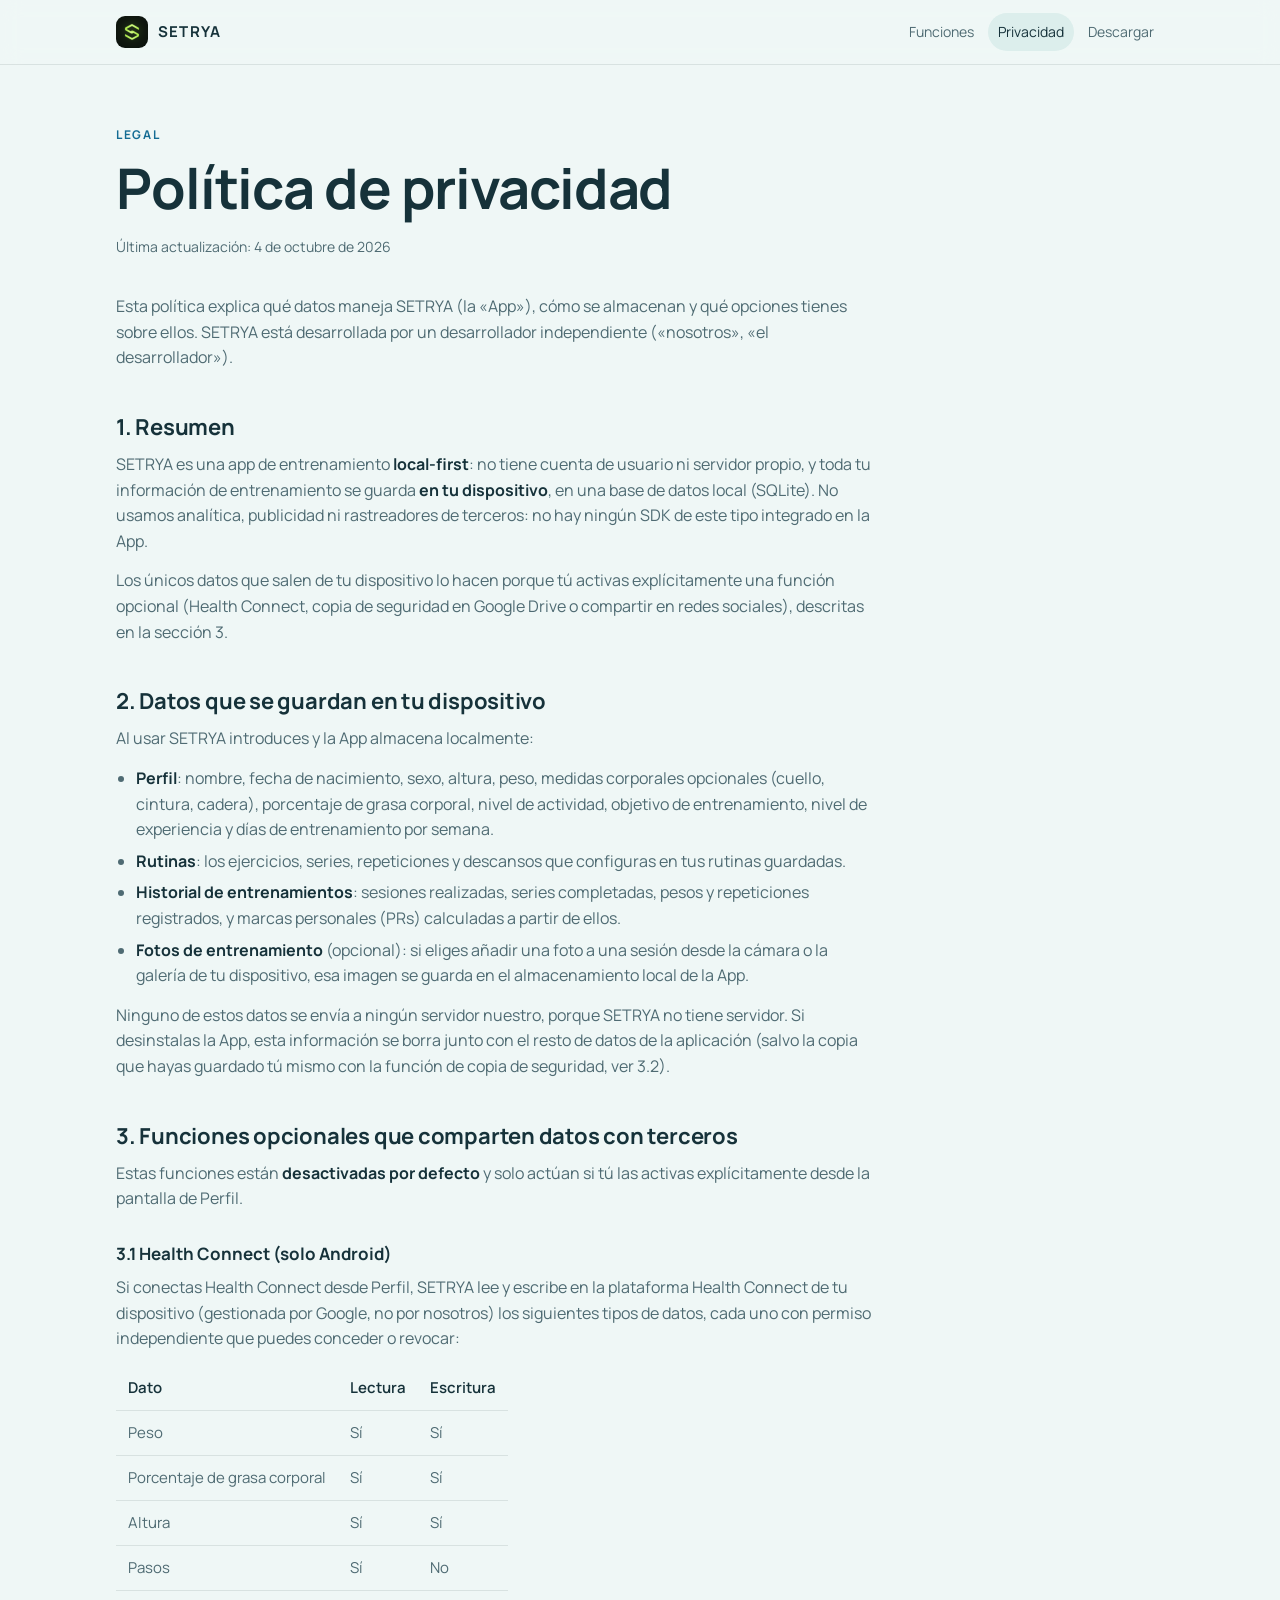
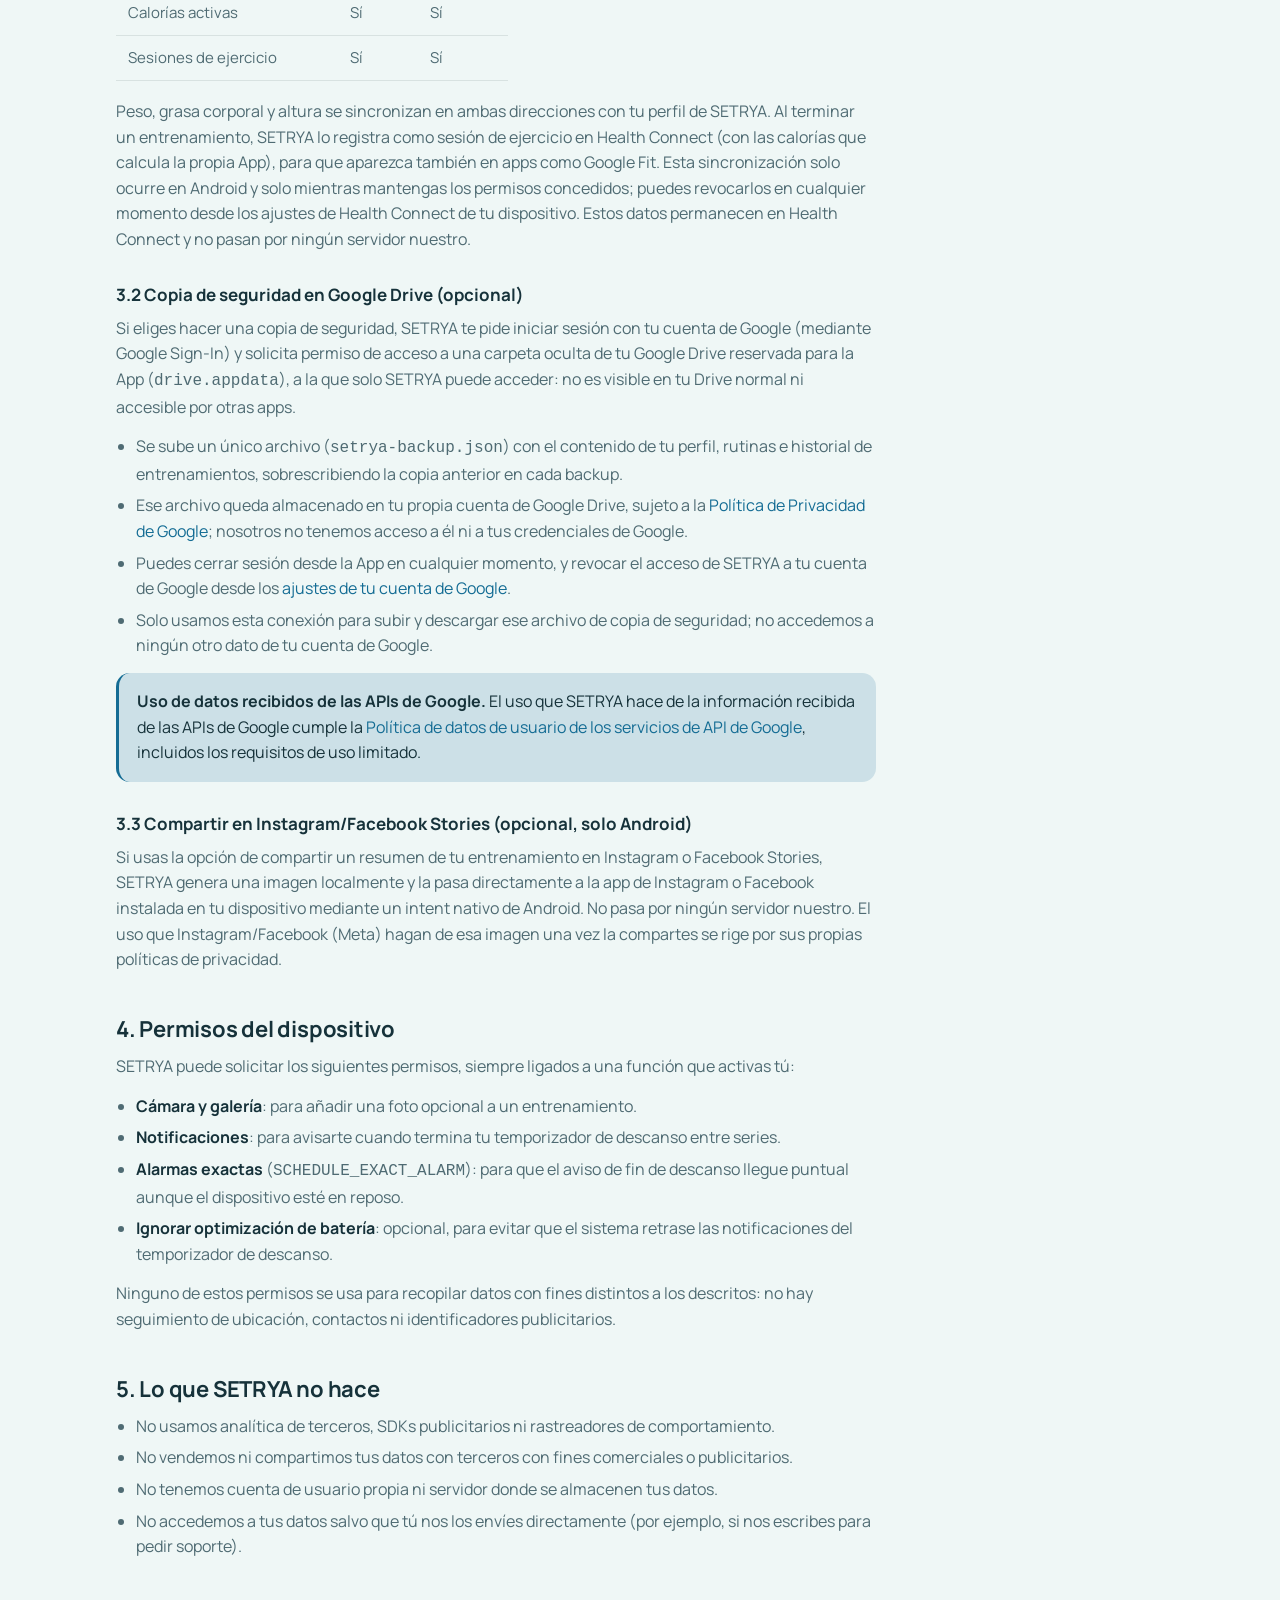
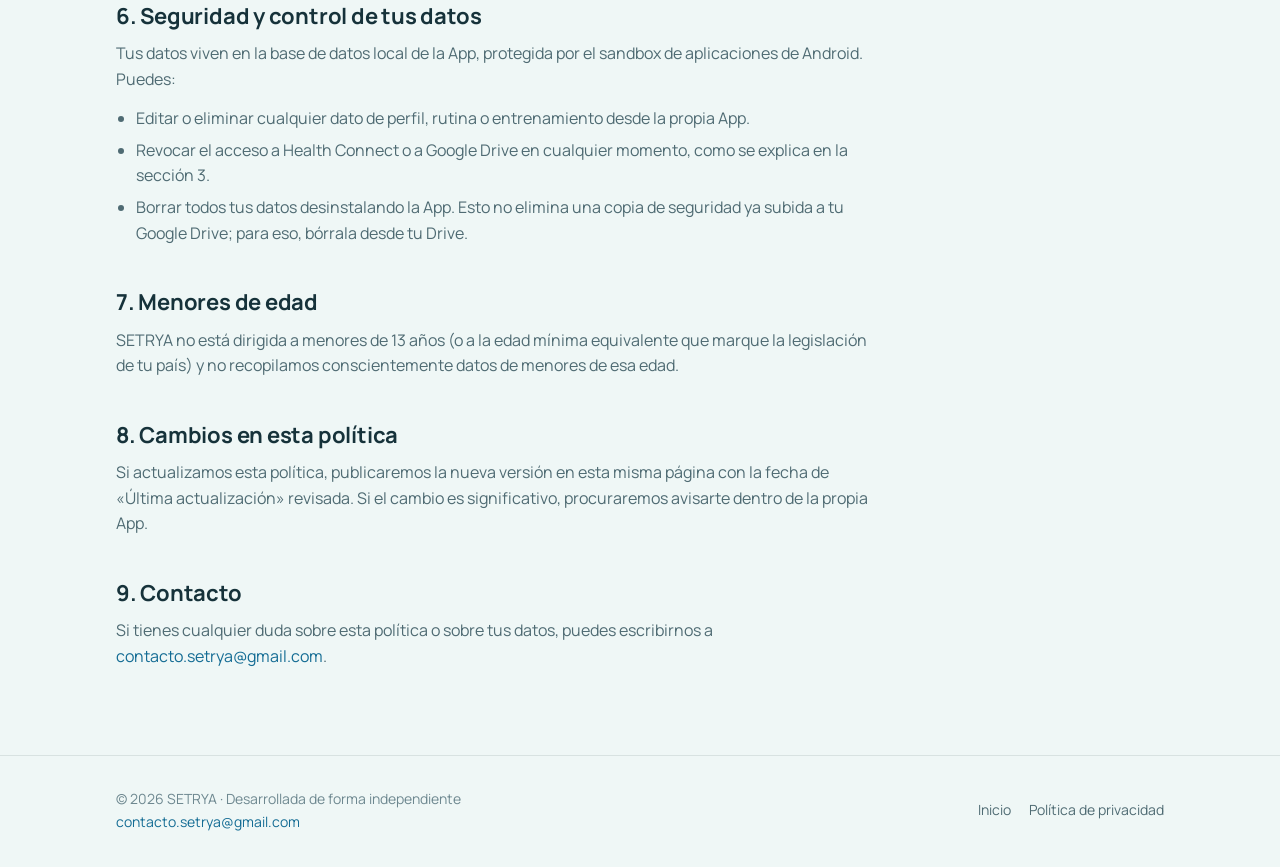
==== privacidad/index.html @ 232a8333 "Landing de SETRYA y política de privacidad para GitHub Pages Co-Authored-By: Claude Sonnet 5 <norepl" ====
<!doctype html>
<html lang="es">
<head>
  <meta charset="utf-8">
  <meta name="viewport" content="width=device-width, initial-scale=1">
  <title>Política de privacidad — SETRYA</title>
  <meta name="description" content="Qué datos maneja SETRYA, dónde se guardan y qué control tienes sobre ellos.">
  <meta name="theme-color" content="#0a100c">
  <link rel="icon" href="../assets/favicon.png">
  <link rel="preconnect" href="https://fonts.googleapis.com">
  <link rel="preconnect" href="https://fonts.gstatic.com" crossorigin>
  <link href="https://fonts.googleapis.com/css2?family=Manrope:wght@400;500;600;700&display=swap" rel="stylesheet">
  <link rel="stylesheet" href="../styles.css">
</head>
<body>

<header class="site-header">
  <div class="wrap">
    <a class="brand" href="../">
      <img src="../assets/icon.png" alt="" width="32" height="32">
      SETRYA
    </a>
    <nav class="nav" aria-label="Principal">
      <a class="hide-sm" href="../#funciones">Funciones</a>
      <a class="current" href="./" aria-current="page">Privacidad</a>
      <a href="../#descargar">Descargar</a>
    </nav>
  </div>
</header>

<main class="doc">
  <div class="wrap">
    <div class="doc-head">
      <span class="overline">Legal</span>
      <h1>Política de privacidad</h1>
      <p class="doc-meta">Última actualización: 4 de octubre de 2026</p>
    </div>

    <article>
      <p>Esta política explica qué datos maneja SETRYA (la «App»), cómo se almacenan y qué opciones tienes sobre ellos. SETRYA está desarrollada por un desarrollador independiente («nosotros», «el desarrollador»).</p>

      <h2>1. Resumen</h2>
      <p>SETRYA es una app de entrenamiento <strong>local-first</strong>: no tiene cuenta de usuario ni servidor propio, y toda tu información de entrenamiento se guarda <strong>en tu dispositivo</strong>, en una base de datos local (SQLite). No usamos analítica, publicidad ni rastreadores de terceros: no hay ningún SDK de este tipo integrado en la App.</p>
      <p>Los únicos datos que salen de tu dispositivo lo hacen porque tú activas explícitamente una función opcional (Health Connect, copia de seguridad en Google Drive o compartir en redes sociales), descritas en la sección 3.</p>

      <h2>2. Datos que se guardan en tu dispositivo</h2>
      <p>Al usar SETRYA introduces y la App almacena localmente:</p>
      <ul>
        <li><strong>Perfil</strong>: nombre, fecha de nacimiento, sexo, altura, peso, medidas corporales opcionales (cuello, cintura, cadera), porcentaje de grasa corporal, nivel de actividad, objetivo de entrenamiento, nivel de experiencia y días de entrenamiento por semana.</li>
        <li><strong>Rutinas</strong>: los ejercicios, series, repeticiones y descansos que configuras en tus rutinas guardadas.</li>
        <li><strong>Historial de entrenamientos</strong>: sesiones realizadas, series completadas, pesos y repeticiones registrados, y marcas personales (PRs) calculadas a partir de ellos.</li>
        <li><strong>Fotos de entrenamiento</strong> (opcional): si eliges añadir una foto a una sesión desde la cámara o la galería de tu dispositivo, esa imagen se guarda en el almacenamiento local de la App.</li>
      </ul>
      <p>Ninguno de estos datos se envía a ningún servidor nuestro, porque SETRYA no tiene servidor. Si desinstalas la App, esta información se borra junto con el resto de datos de la aplicación (salvo la copia que hayas guardado tú mismo con la función de copia de seguridad, ver 3.2).</p>

      <h2>3. Funciones opcionales que comparten datos con terceros</h2>
      <p>Estas funciones están <strong>desactivadas por defecto</strong> y solo actúan si tú las activas explícitamente desde la pantalla de Perfil.</p>

      <h3>3.1 Health Connect (solo Android)</h3>
      <p>Si conectas Health Connect desde Perfil, SETRYA lee y escribe en la plataforma Health Connect de tu dispositivo (gestionada por Google, no por nosotros) los siguientes tipos de datos, cada uno con permiso independiente que puedes conceder o revocar:</p>
      <table>
        <thead><tr><th>Dato</th><th>Lectura</th><th>Escritura</th></tr></thead>
        <tbody>
          <tr><td>Peso</td><td>Sí</td><td>Sí</td></tr>
          <tr><td>Porcentaje de grasa corporal</td><td>Sí</td><td>Sí</td></tr>
          <tr><td>Altura</td><td>Sí</td><td>Sí</td></tr>
          <tr><td>Pasos</td><td>Sí</td><td>No</td></tr>
          <tr><td>Calorías activas</td><td>Sí</td><td>Sí</td></tr>
          <tr><td>Sesiones de ejercicio</td><td>Sí</td><td>Sí</td></tr>
        </tbody>
      </table>
      <p>Peso, grasa corporal y altura se sincronizan en ambas direcciones con tu perfil de SETRYA. Al terminar un entrenamiento, SETRYA lo registra como sesión de ejercicio en Health Connect (con las calorías que calcula la propia App), para que aparezca también en apps como Google Fit. Esta sincronización solo ocurre en Android y solo mientras mantengas los permisos concedidos; puedes revocarlos en cualquier momento desde los ajustes de Health Connect de tu dispositivo. Estos datos permanecen en Health Connect y no pasan por ningún servidor nuestro.</p>

      <h3>3.2 Copia de seguridad en Google Drive (opcional)</h3>
      <p>Si eliges hacer una copia de seguridad, SETRYA te pide iniciar sesión con tu cuenta de Google (mediante Google Sign-In) y solicita permiso de acceso a una carpeta oculta de tu Google Drive reservada para la App (<code>drive.appdata</code>), a la que solo SETRYA puede acceder: no es visible en tu Drive normal ni accesible por otras apps.</p>
      <ul>
        <li>Se sube un único archivo (<code>setrya-backup.json</code>) con el contenido de tu perfil, rutinas e historial de entrenamientos, sobrescribiendo la copia anterior en cada backup.</li>
        <li>Ese archivo queda almacenado en tu propia cuenta de Google Drive, sujeto a la <a href="https://policies.google.com/privacy">Política de Privacidad de Google</a>; nosotros no tenemos acceso a él ni a tus credenciales de Google.</li>
        <li>Puedes cerrar sesión desde la App en cualquier momento, y revocar el acceso de SETRYA a tu cuenta de Google desde los <a href="https://myaccount.google.com/permissions">ajustes de tu cuenta de Google</a>.</li>
        <li>Solo usamos esta conexión para subir y descargar ese archivo de copia de seguridad; no accedemos a ningún otro dato de tu cuenta de Google.</li>
      </ul>

      <div class="callout">
        <p><strong>Uso de datos recibidos de las APIs de Google.</strong> El uso que SETRYA hace de la información recibida de las APIs de Google cumple la <a href="https://developers.google.com/terms/api-services-user-data-policy">Política de datos de usuario de los servicios de API de Google</a>, incluidos los requisitos de uso limitado.</p>
      </div>

      <h3>3.3 Compartir en Instagram/Facebook Stories (opcional, solo Android)</h3>
      <p>Si usas la opción de compartir un resumen de tu entrenamiento en Instagram o Facebook Stories, SETRYA genera una imagen localmente y la pasa directamente a la app de Instagram o Facebook instalada en tu dispositivo mediante un intent nativo de Android. No pasa por ningún servidor nuestro. El uso que Instagram/Facebook (Meta) hagan de esa imagen una vez la compartes se rige por sus propias políticas de privacidad.</p>

      <h2>4. Permisos del dispositivo</h2>
      <p>SETRYA puede solicitar los siguientes permisos, siempre ligados a una función que activas tú:</p>
      <ul>
        <li><strong>Cámara y galería</strong>: para añadir una foto opcional a un entrenamiento.</li>
        <li><strong>Notificaciones</strong>: para avisarte cuando termina tu temporizador de descanso entre series.</li>
        <li><strong>Alarmas exactas</strong> (<code>SCHEDULE_EXACT_ALARM</code>): para que el aviso de fin de descanso llegue puntual aunque el dispositivo esté en reposo.</li>
        <li><strong>Ignorar optimización de batería</strong>: opcional, para evitar que el sistema retrase las notificaciones del temporizador de descanso.</li>
      </ul>
      <p>Ninguno de estos permisos se usa para recopilar datos con fines distintos a los descritos: no hay seguimiento de ubicación, contactos ni identificadores publicitarios.</p>

      <h2>5. Lo que SETRYA no hace</h2>
      <ul>
        <li>No usamos analítica de terceros, SDKs publicitarios ni rastreadores de comportamiento.</li>
        <li>No vendemos ni compartimos tus datos con terceros con fines comerciales o publicitarios.</li>
        <li>No tenemos cuenta de usuario propia ni servidor donde se almacenen tus datos.</li>
        <li>No accedemos a tus datos salvo que tú nos los envíes directamente (por ejemplo, si nos escribes para pedir soporte).</li>
      </ul>

      <h2>6. Seguridad y control de tus datos</h2>
      <p>Tus datos viven en la base de datos local de la App, protegida por el sandbox de aplicaciones de Android. Puedes:</p>
      <ul>
        <li>Editar o eliminar cualquier dato de perfil, rutina o entrenamiento desde la propia App.</li>
        <li>Revocar el acceso a Health Connect o a Google Drive en cualquier momento, como se explica en la sección 3.</li>
        <li>Borrar todos tus datos desinstalando la App. Esto no elimina una copia de seguridad ya subida a tu Google Drive; para eso, bórrala desde tu Drive.</li>
      </ul>

      <h2>7. Menores de edad</h2>
      <p>SETRYA no está dirigida a menores de 13 años (o a la edad mínima equivalente que marque la legislación de tu país) y no recopilamos conscientemente datos de menores de esa edad.</p>

      <h2>8. Cambios en esta política</h2>
      <p>Si actualizamos esta política, publicaremos la nueva versión en esta misma página con la fecha de «Última actualización» revisada. Si el cambio es significativo, procuraremos avisarte dentro de la propia App.</p>

      <h2>9. Contacto</h2>
      <p>Si tienes cualquier duda sobre esta política o sobre tus datos, puedes escribirnos a <a href="mailto:contacto.setrya@gmail.com">contacto.setrya@gmail.com</a>.</p>
    </article>
  </div>
</main>

<footer class="site-footer">
  <div class="wrap footer-row">
    <div>
      <div>© 2026 SETRYA · Desarrollada de forma independiente</div>
      <div><a href="mailto:contacto.setrya@gmail.com">contacto.setrya@gmail.com</a></div>
    </div>
    <nav class="footer-links" aria-label="Pie">
      <a href="../">Inicio</a>
      <a href="./">Política de privacidad</a>
    </nav>
  </div>
</footer>

</body>
</html>
---- styles.css ----
/* Tokens tomados de src/theme/theme.ts (darkColors / claraColors) */
:root {
  --background: #0a100c;
  --surface: #16211a;
  --surface-alt: #1d2a22;
  --border: rgba(255, 255, 255, 0.06);
  --border-strong: rgba(180, 244, 97, 0.2);
  --primary: #b4f461;
  --primary-dark: #8fd94a;
  --on-primary: #0a1a0b;
  --primary-soft: rgba(180, 244, 97, 0.13);
  --accent: #e8c765;
  --text: #f2f5f0;
  --text-muted: #8b978c;
  --text-faint: #7e9184;
  --halo: rgba(180, 244, 97, 0.18);
  --radius-sm: 14px;
  --radius-md: 22px;
  --radius-lg: 28px;
  --gutter: 16px;
  --max: 1080px;
}

@media (prefers-color-scheme: light) {
  :root:not([data-theme="dark"]) {
    --background: #eff7f6;
    --surface: #fbfefe;
    --surface-alt: #dceeec;
    --border: rgba(10, 40, 45, 0.1);
    --border-strong: rgba(20, 108, 148, 0.35);
    --primary: #146c94;
    --primary-dark: #105473;
    --on-primary: #f5fdfc;
    --primary-soft: rgba(20, 108, 148, 0.16);
    --accent: #e3a857;
    --text: #16323a;
    --text-muted: #4f6b73;
    --text-faint: #6e8890;
    --halo: rgba(20, 108, 148, 0.16);
  }
}

:root[data-theme="light"] {
  --background: #eff7f6;
  --surface: #fbfefe;
  --surface-alt: #dceeec;
  --border: rgba(10, 40, 45, 0.1);
  --border-strong: rgba(20, 108, 148, 0.35);
  --primary: #146c94;
  --primary-dark: #105473;
  --on-primary: #f5fdfc;
  --primary-soft: rgba(20, 108, 148, 0.16);
  --accent: #e3a857;
  --text: #16323a;
  --text-muted: #4f6b73;
  --text-faint: #6e8890;
  --halo: rgba(20, 108, 148, 0.16);
}

* { box-sizing: border-box; }

html { -webkit-text-size-adjust: 100%; }

body {
  margin: 0;
  background: var(--background);
  color: var(--text);
  font-family: "Manrope", system-ui, -apple-system, "Segoe UI", Roboto, sans-serif;
  font-size: 16px;
  line-height: 1.6;
  overflow-x: hidden;
}

a { color: var(--primary); text-decoration: none; }
a:hover { text-decoration: underline; }
a:focus-visible, button:focus-visible { outline: 2px solid var(--primary); outline-offset: 3px; border-radius: 6px; }

img { display: block; max-width: 100%; }

.wrap {
  width: 100%;
  max-width: var(--max);
  margin: 0 auto;
  padding: 0 var(--gutter);
}

/* ---------- Halo (mismo recurso visual que components/Halo.tsx) ---------- */
.halo {
  position: relative;
  isolation: isolate;
  overflow: hidden;
}
.halo::before {
  content: "";
  position: absolute;
  inset: -20% -10% auto auto;
  width: 60vw;
  max-width: 640px;
  aspect-ratio: 1;
  background: radial-gradient(circle, var(--halo) 0%, transparent 65%);
  z-index: -1;
  pointer-events: none;
}

/* ---------- Cabecera ---------- */
.site-header {
  position: sticky;
  top: 0;
  z-index: 10;
  background: color-mix(in srgb, var(--background) 88%, transparent);
  backdrop-filter: blur(10px);
  -webkit-backdrop-filter: blur(10px);
  border-bottom: 1px solid var(--border);
}
.site-header .wrap {
  display: flex;
  align-items: center;
  justify-content: space-between;
  height: 64px;
  gap: 12px;
}
.brand {
  display: inline-flex;
  align-items: center;
  gap: 10px;
  color: var(--text);
  font-weight: 700;
  letter-spacing: 0.08em;
  font-size: 15px;
}
.brand:hover { text-decoration: none; }
.brand img { width: 32px; height: 32px; border-radius: 9px; }
.nav { display: flex; align-items: center; gap: 4px; }
.nav a {
  color: var(--text-muted);
  font-size: 14px;
  padding: 8px 10px;
  border-radius: 999px;
}
.nav a:hover { color: var(--text); text-decoration: none; }
.nav a.current { color: var(--text); background: var(--surface-alt); }

/* ---------- Botones ---------- */
.btn {
  display: inline-flex;
  align-items: center;
  justify-content: center;
  gap: 8px;
  min-height: 48px;
  padding: 0 22px;
  border-radius: 999px;
  font: inherit;
  font-weight: 700;
  font-size: 15px;
  border: 1px solid transparent;
  cursor: pointer;
  transition: transform 0.15s ease, background 0.15s ease;
}
.btn:hover { text-decoration: none; transform: translateY(-1px); }
.btn-primary { background: var(--primary); color: var(--on-primary); }
.btn-primary:hover { background: var(--primary-dark); }
.btn-ghost { background: transparent; color: var(--text); border-color: var(--border-strong); }
.btn-ghost:hover { background: var(--primary-soft); }

/* ---------- Hero ---------- */
.hero { padding: 64px 0 56px; }
.hero-grid {
  display: grid;
  gap: 40px;
  align-items: center;
  grid-template-columns: 1fr;
}
.overline {
  display: inline-block;
  color: var(--primary);
  font-size: 12px;
  font-weight: 700;
  letter-spacing: 0.14em;
  text-transform: uppercase;
  margin: 0 0 14px;
}
h1 {
  font-size: clamp(34px, 6vw, 56px);
  line-height: 1.06;
  letter-spacing: -0.02em;
  font-weight: 700;
  margin: 0 0 18px;
}
.lede {
  font-size: 18px;
  color: var(--text-muted);
  max-width: 34em;
  margin: 0 0 28px;
}
.cta-row { display: flex; flex-wrap: wrap; gap: 12px; }
.fine { font-size: 13px; color: var(--text-faint); margin-top: 14px; }

.hero-visual {
  position: relative;
  display: grid;
  place-items: center;
}
.app-card {
  width: min(100%, 320px);
  background: var(--surface);
  border: 1px solid var(--border);
  border-radius: var(--radius-lg);
  padding: 22px;
  box-shadow: 0 30px 60px -30px rgba(0, 0, 0, 0.5);
}
.app-card-head { display: flex; align-items: center; gap: 12px; margin-bottom: 16px; }
.app-card-head img { width: 44px; height: 44px; border-radius: 12px; }
.app-card-title { font-weight: 700; font-size: 16px; line-height: 1.2; }
.app-card-sub { font-size: 12px; color: var(--text-faint); }
.ex-list { list-style: none; margin: 0; padding: 0; display: grid; gap: 8px; }
.ex-list li {
  display: flex;
  justify-content: space-between;
  gap: 12px;
  font-size: 14px;
  padding: 12px 14px;
  border-radius: var(--radius-sm);
  background: var(--surface-alt);
  border: 1px solid var(--border);
}
.ex-list li span:last-child { color: var(--text-muted); white-space: nowrap; }
.ex-list li .done { color: var(--primary); font-weight: 700; }
.set-row {
  margin-top: 14px;
  display: flex;
  justify-content: space-between;
  font-size: 13px;
  color: var(--text-muted);
  border-top: 1px solid var(--border);
  padding-top: 12px;
}
.set-row strong { color: var(--primary); font-weight: 700; }

/* ---------- Secciones ---------- */
section.block { padding: 56px 0; }
h2 {
  font-size: clamp(24px, 4vw, 34px);
  letter-spacing: -0.01em;
  line-height: 1.15;
  margin: 0 0 12px;
  font-weight: 700;
}
.section-lede { color: var(--text-muted); max-width: 40em; margin: 0 0 32px; }

.features {
  display: grid;
  gap: 16px;
  grid-template-columns: 1fr;
}
.feature {
  background: var(--surface);
  border: 1px solid var(--border);
  border-radius: var(--radius-md);
  padding: 24px;
}
.feature-icon {
  width: 40px;
  height: 40px;
  border-radius: 12px;
  background: var(--primary-soft);
  color: var(--primary);
  display: grid;
  place-items: center;
  margin-bottom: 16px;
  font-weight: 700;
}
.feature h3 { margin: 0 0 6px; font-size: 18px; }
.feature p { margin: 0; color: var(--text-muted); font-size: 15px; }

.privacy-box {
  background: var(--surface);
  border: 1px solid var(--border-strong);
  border-radius: var(--radius-lg);
  padding: 28px;
}
.privacy-list { list-style: none; padding: 0; margin: 0 0 22px; display: grid; gap: 12px; }
.privacy-list li {
  display: flex;
  align-items: flex-start;
  gap: 12px;
  color: var(--text-muted);
}
.privacy-list li::before {
  content: "";
  flex: 0 0 22px;
  width: 22px;
  height: 22px;
  margin-top: 2px;
  border-radius: 50%;
  background: var(--primary-soft) url("data:image/svg+xml,%3Csvg xmlns='http://www.w3.org/2000/svg' viewBox='0 0 24 24' fill='none' stroke='%23146c94' stroke-width='3' stroke-linecap='round' stroke-linejoin='round'%3E%3Cpath d='M5 12l5 5 9-10'/%3E%3C/svg%3E") center / 14px no-repeat;
}
.privacy-list strong { color: var(--text); }

.download-grid { display: grid; gap: 16px; grid-template-columns: 1fr; }
.download-card {
  background: var(--surface);
  border: 1px solid var(--border);
  border-radius: var(--radius-md);
  padding: 24px;
  display: flex;
  flex-direction: column;
  gap: 14px;
}
.download-card h3 { margin: 0; font-size: 18px; }
.download-card p { margin: 0; color: var(--text-muted); font-size: 15px; flex: 1; }
.badge {
  align-self: flex-start;
  font-size: 12px;
  font-weight: 700;
  letter-spacing: 0.04em;
  color: var(--accent);
  border: 1px solid color-mix(in srgb, var(--accent) 45%, transparent);
  padding: 4px 10px;
  border-radius: 999px;
}

/* ---------- Página de privacidad ---------- */
.doc { padding: 56px 0 72px; }
.doc-head { margin-bottom: 36px; }
.doc-meta { color: var(--text-faint); font-size: 14px; margin: 0; }
.doc article { max-width: 760px; }
.doc h2 { font-size: 22px; margin: 44px 0 12px; }
.doc h3 { font-size: 17px; margin: 28px 0 8px; }
.doc p, .doc li { color: var(--text-muted); }
.doc p { margin: 0 0 14px; }
.doc ul { padding-left: 20px; margin: 0 0 14px; }
.doc li { margin-bottom: 6px; }
.doc strong { color: var(--text); }
.doc table {
  width: 100%;
  border-collapse: collapse;
  margin: 8px 0 18px;
  font-size: 15px;
  display: block;
  overflow-x: auto;
}
.doc th, .doc td { text-align: left; padding: 10px 12px; border-bottom: 1px solid var(--border); }
.doc th { color: var(--text); font-weight: 600; }
.doc td { color: var(--text-muted); }
.callout {
  background: var(--primary-soft);
  border-left: 3px solid var(--primary);
  border-radius: var(--radius-sm);
  padding: 16px 18px;
  margin: 0 0 18px;
  color: var(--text);
}
.callout p { color: var(--text); margin: 0; }

/* ---------- Pie ---------- */
.site-footer {
  border-top: 1px solid var(--border);
  padding: 32px 0 40px;
  color: var(--text-faint);
  font-size: 14px;
}
.footer-row { display: flex; flex-wrap: wrap; justify-content: space-between; gap: 16px; align-items: center; }
.footer-links { display: flex; flex-wrap: wrap; gap: 18px; }
.footer-links a { color: var(--text-muted); }

/* ---------- Responsive ---------- */
@media (min-width: 760px) {
  .hero { padding: 96px 0 80px; }
  .hero-grid { grid-template-columns: 1.1fr 0.9fr; }
  .features { grid-template-columns: repeat(2, 1fr); }
  .download-grid { grid-template-columns: repeat(2, 1fr); }
  .privacy-box { padding: 40px; }
}
@media (min-width: 1000px) {
  .features { grid-template-columns: repeat(4, 1fr); }
}
@media (max-width: 420px) {
  .nav a.hide-sm { display: none; }
}

@media (prefers-reduced-motion: reduce) {
  * { transition: none !important; }
}
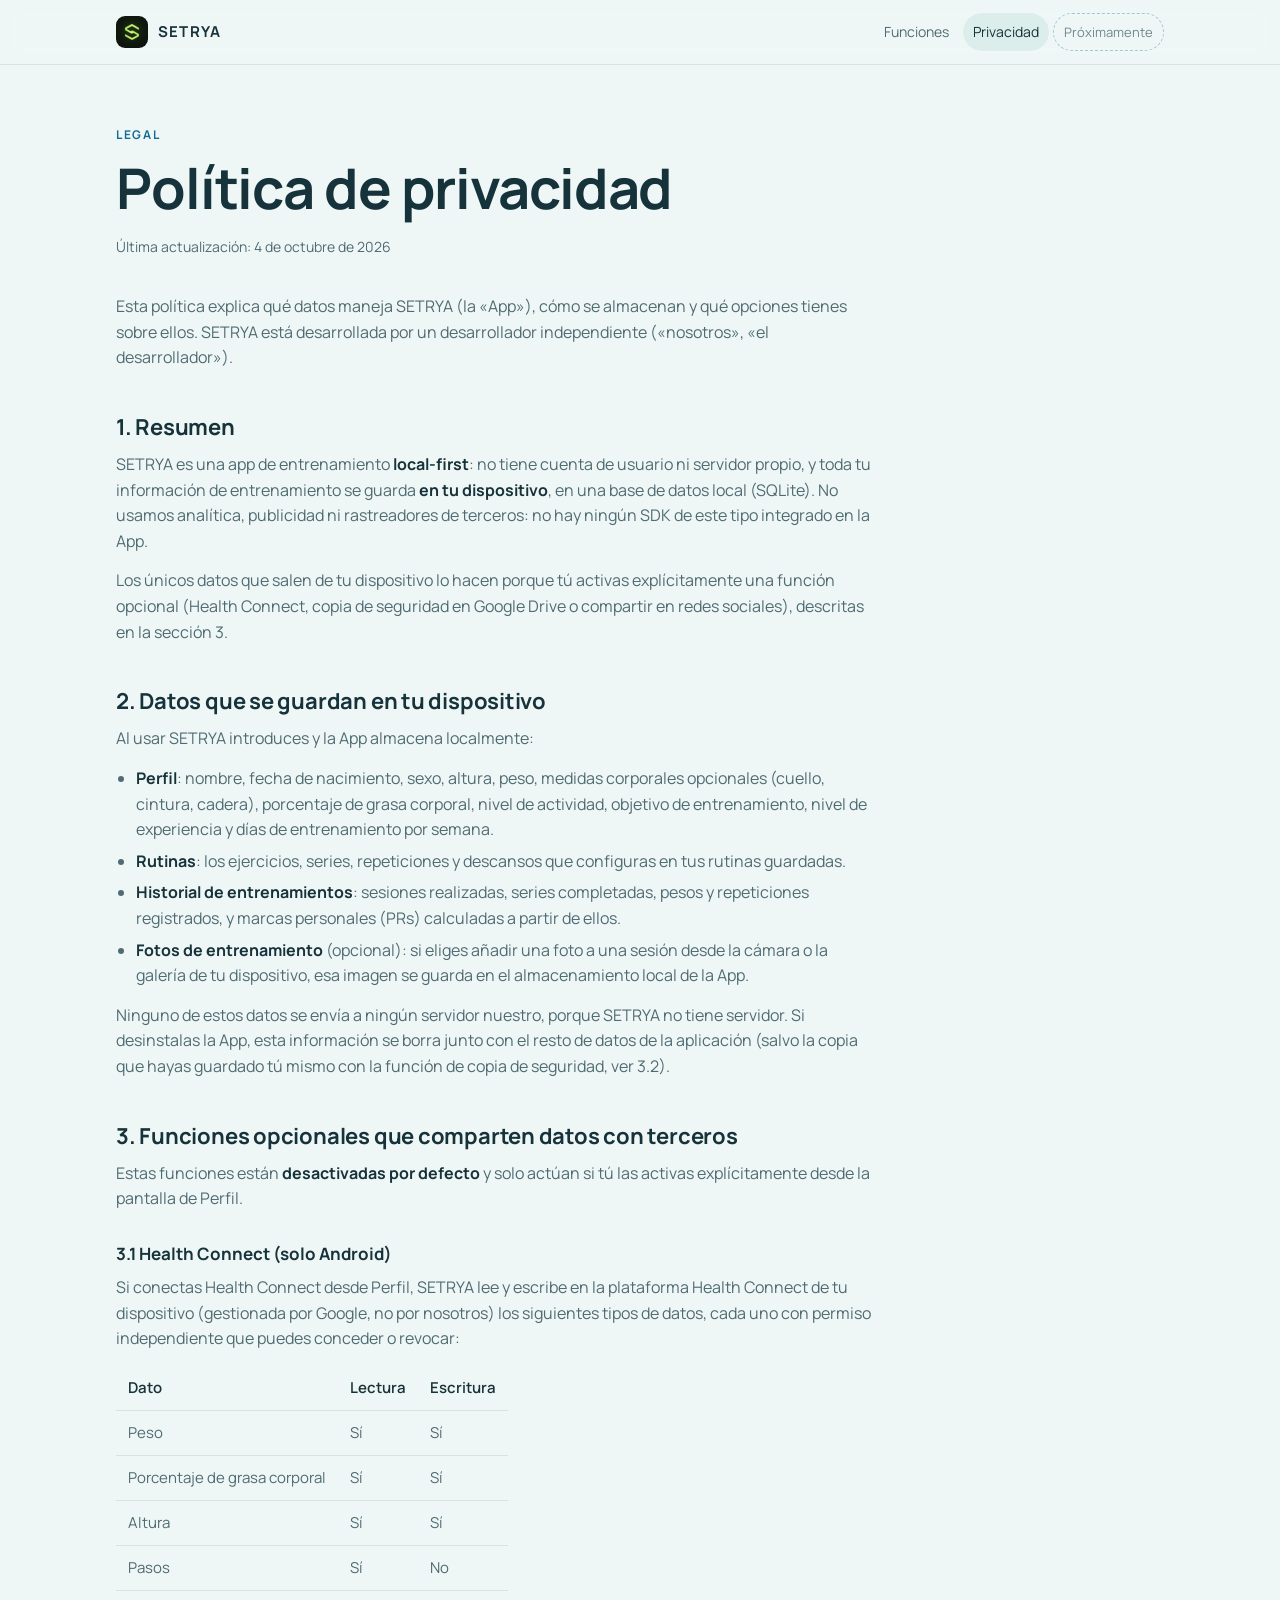
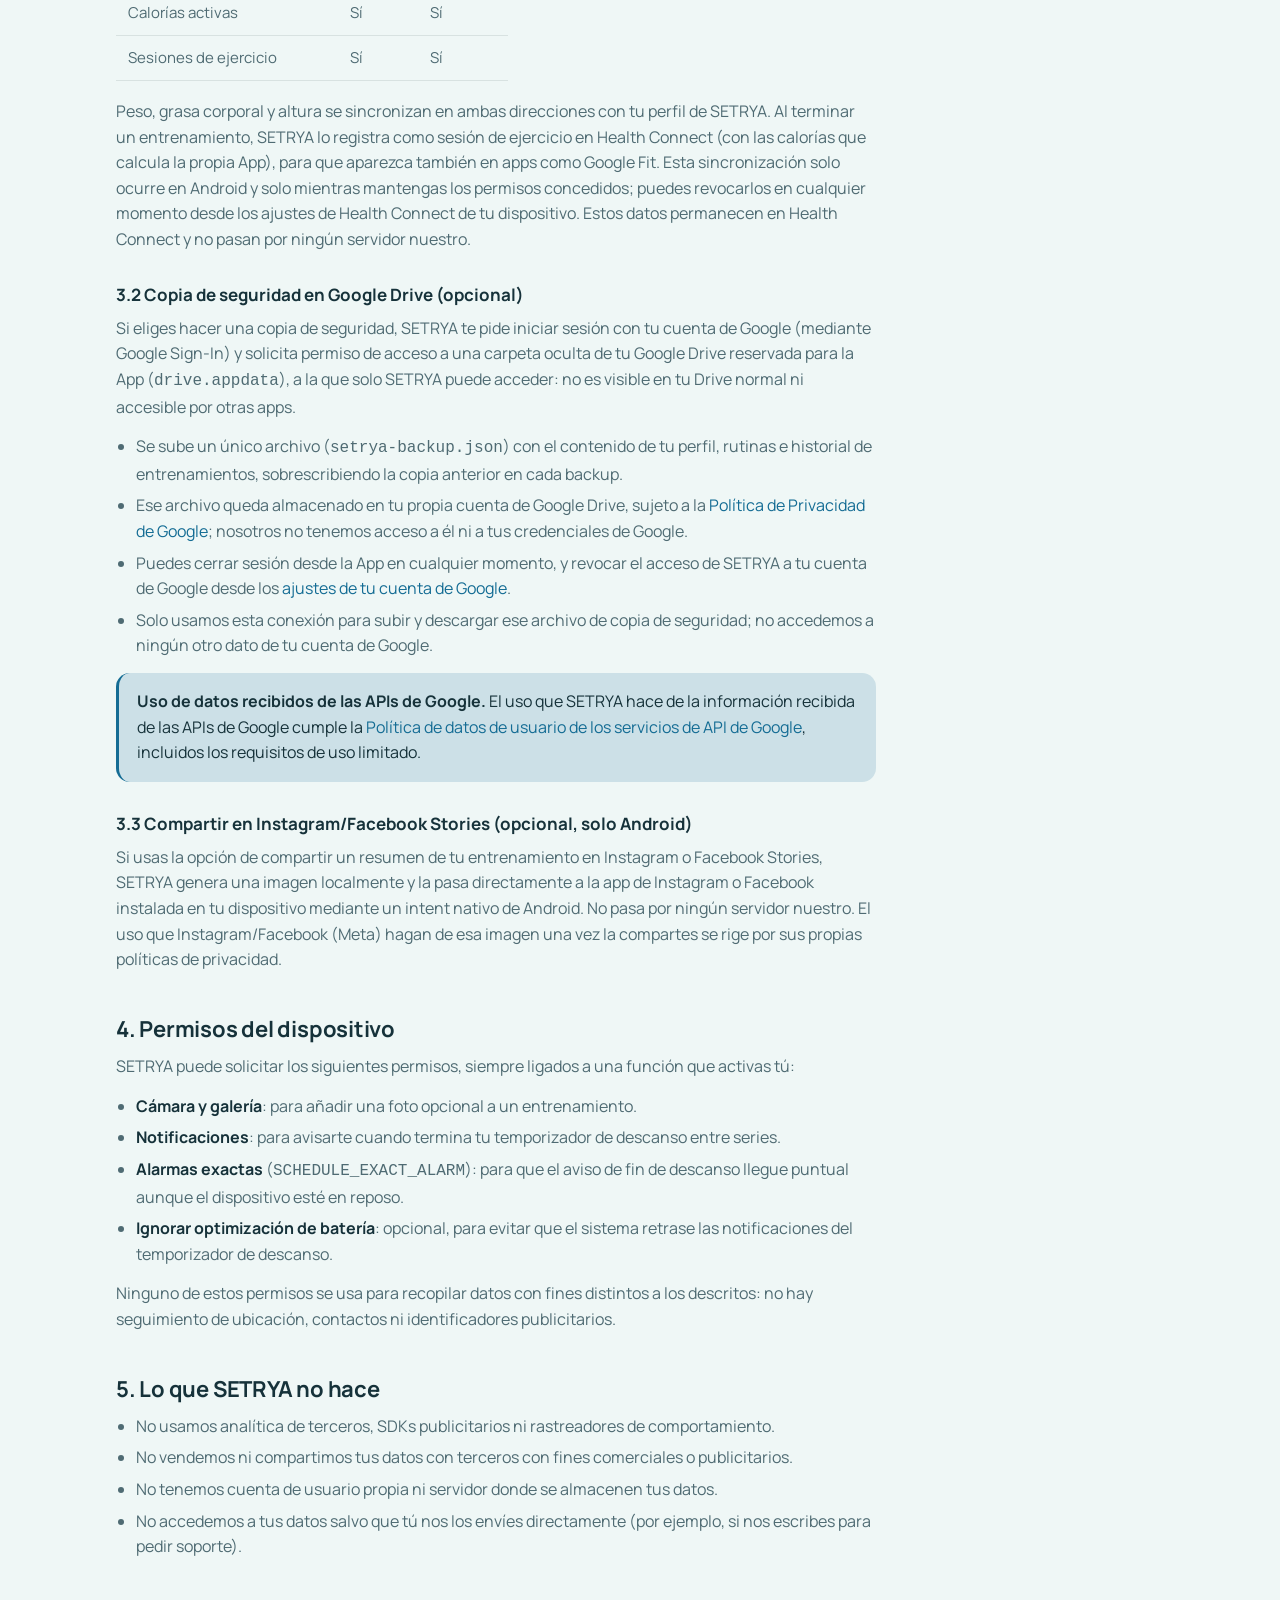
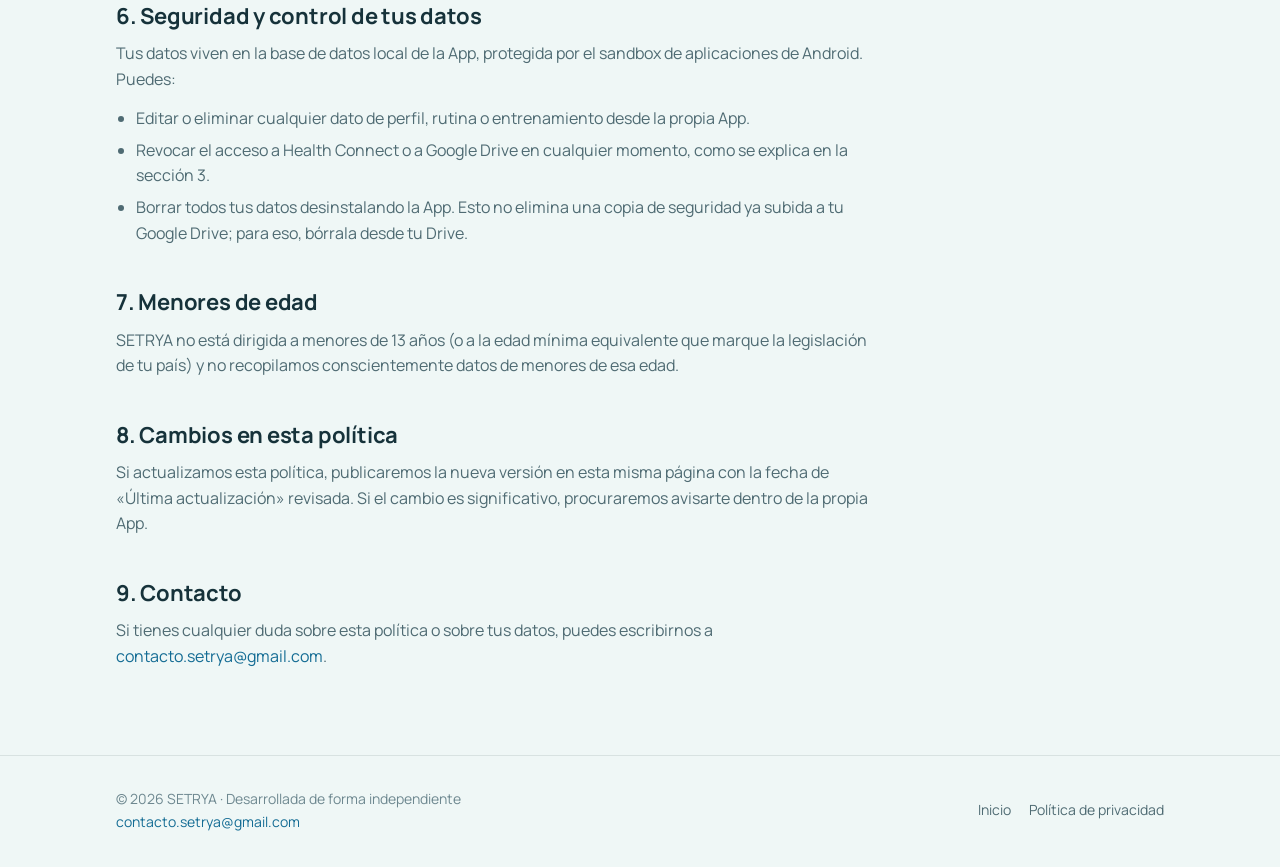
==== commit 8690faf5: "Quita accesos de descarga y anuncia Próximamente en Play Store Co-Authored-By: Claude Sonnet 5 <nore" ====
--- a/privacidad/index.html
+++ b/privacidad/index.html
@@ -23,7 +23,7 @@
     <nav class="nav" aria-label="Principal">
       <a class="hide-sm" href="../#funciones">Funciones</a>
       <a class="current" href="./" aria-current="page">Privacidad</a>
-      <a href="../#descargar">Descargar</a>
+      <span class="nav-soon">Próximamente</span>
     </nav>
   </div>
 </header>
--- a/styles.css
+++ b/styles.css
@@ -161,6 +161,19 @@
 .btn-primary:hover { background: var(--primary-dark); }
 .btn-ghost { background: transparent; color: var(--text); border-color: var(--border-strong); }
 .btn-ghost:hover { background: var(--primary-soft); }
+.btn-disabled { opacity: 0.55; cursor: default; pointer-events: none; }
+
+.nav-soon {
+  color: var(--text-faint);
+  font-size: 13px;
+  padding: 8px 10px;
+  border: 1px dashed var(--border-strong);
+  border-radius: 999px;
+}
+
+.announce { text-align: center; max-width: 620px; margin: 0 auto; }
+.announce .badge { margin: 0 auto 16px; display: inline-block; }
+.announce .section-lede { margin-left: auto; margin-right: auto; }
 
 /* ---------- Hero ---------- */
 .hero { padding: 64px 0 56px; }
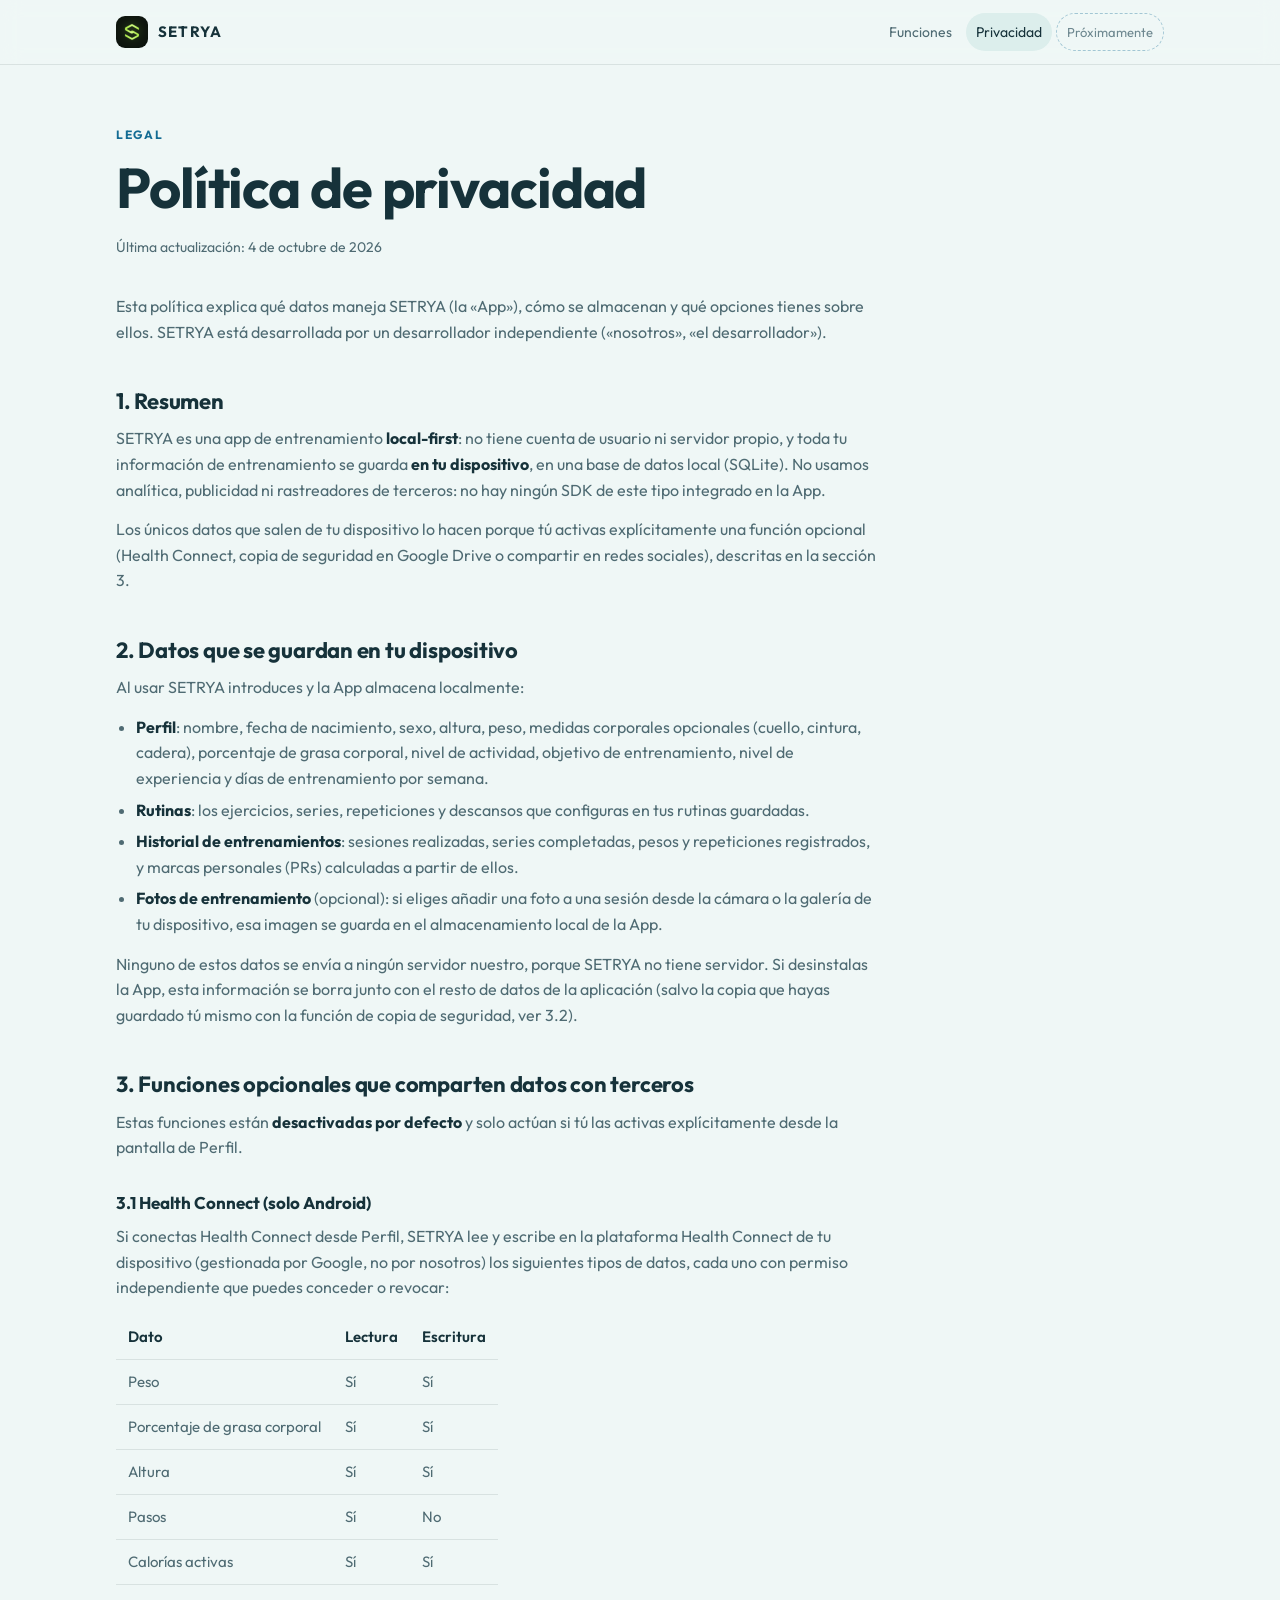
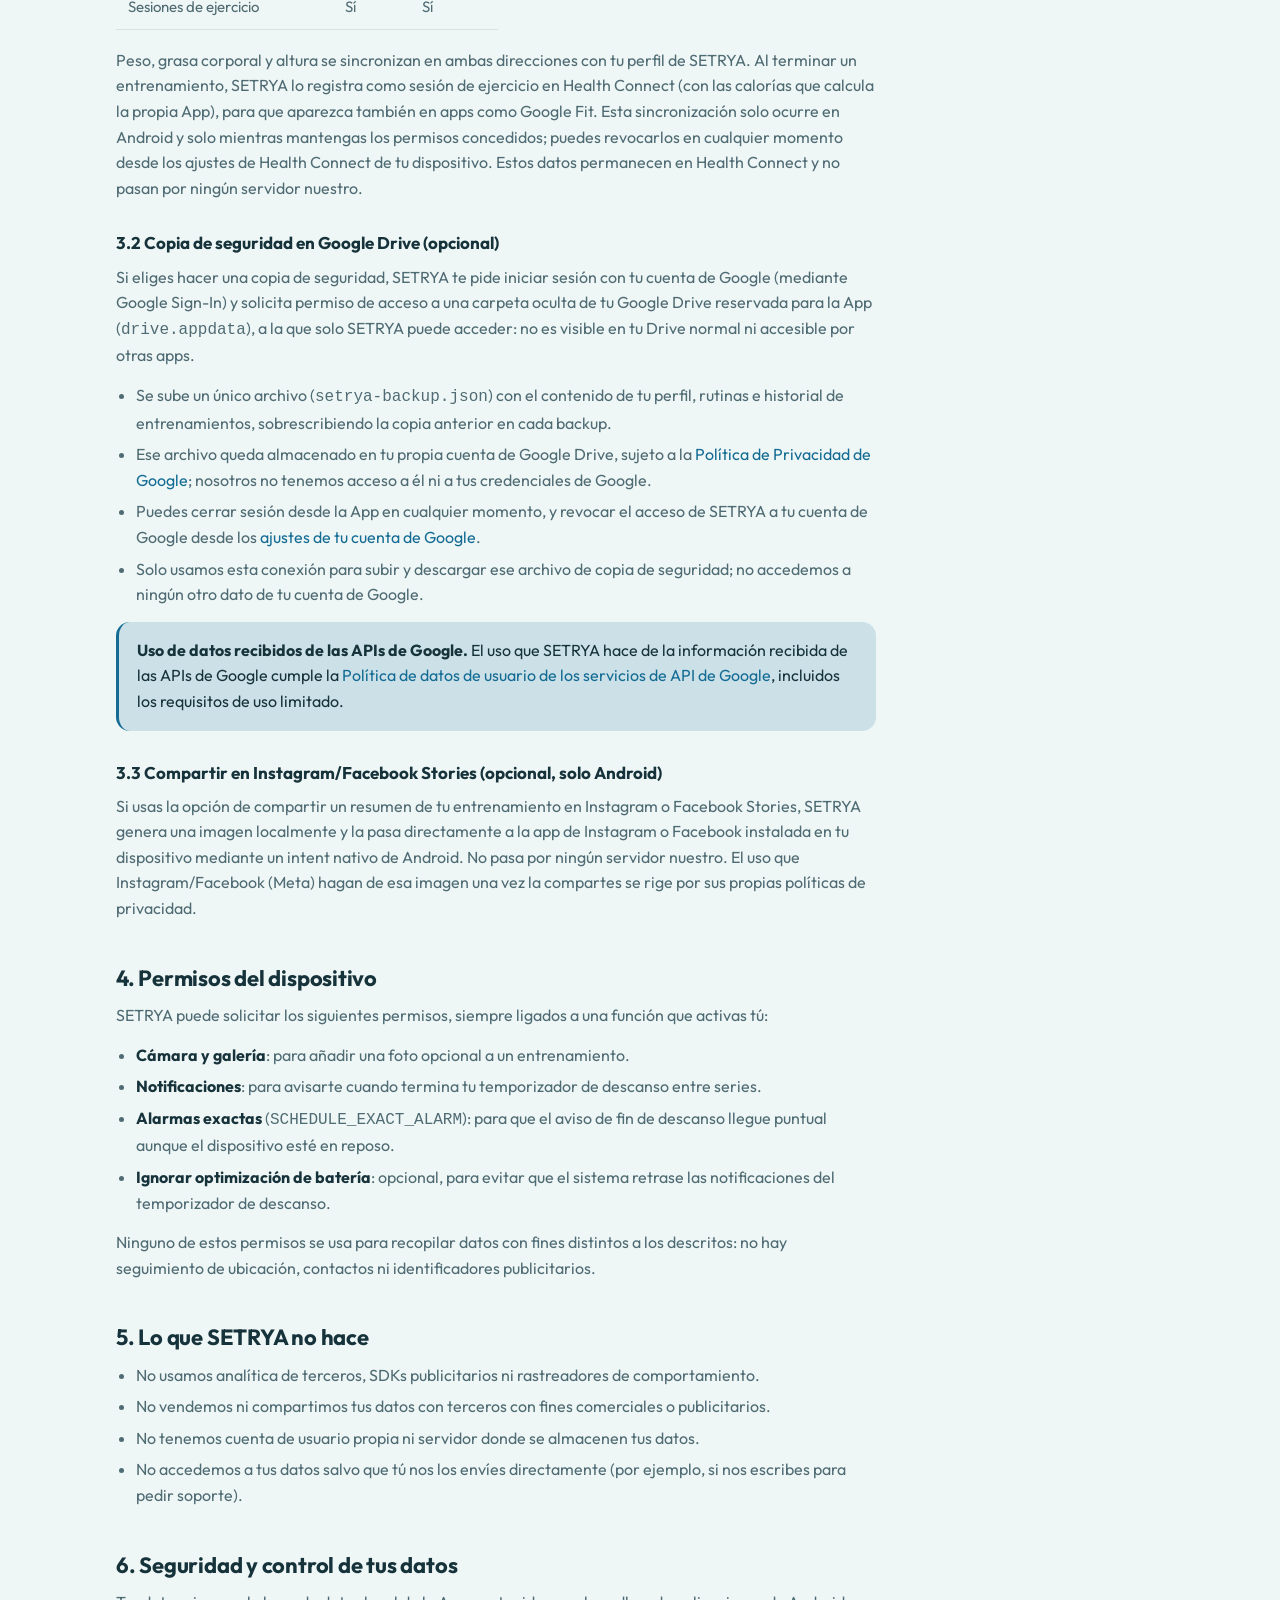
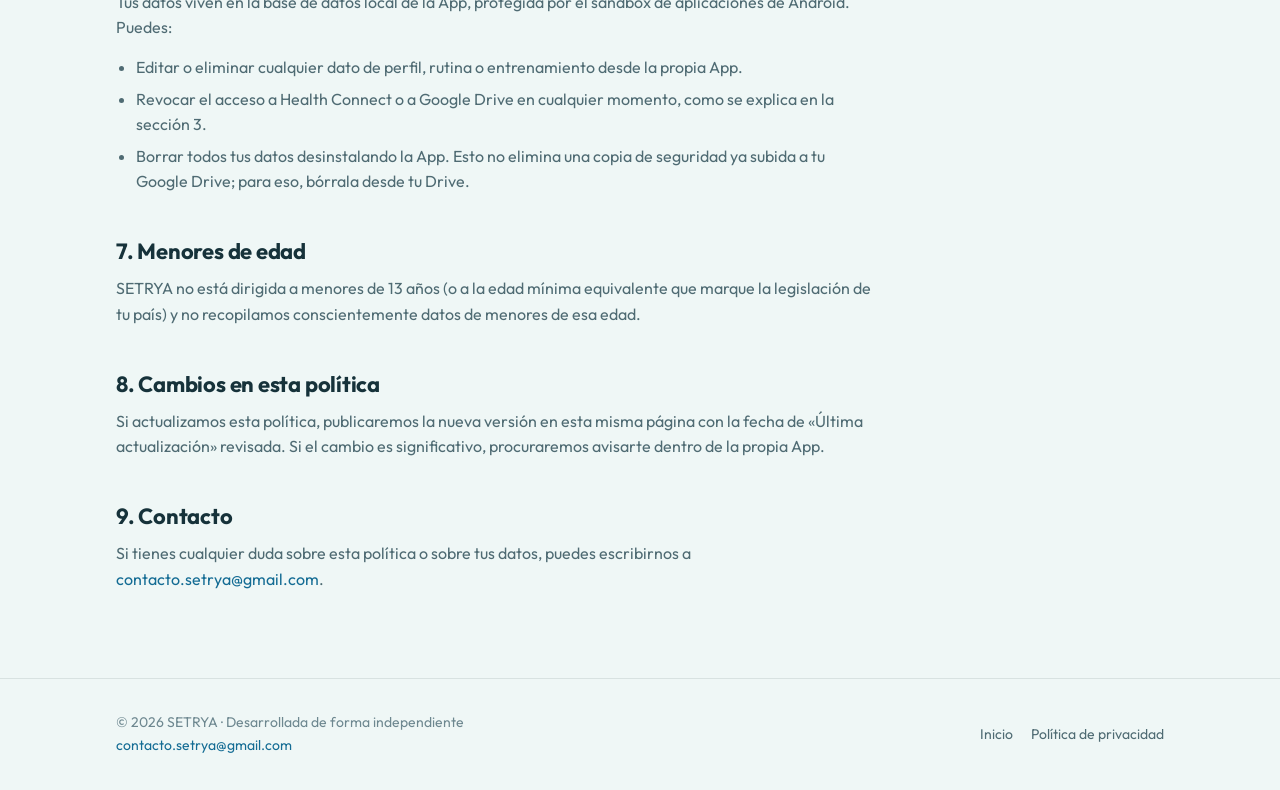
==== commit 541da2ff: "Aplica el diseño de Claude Design a la landing (estructura, copy y tipografía Outfit) Co-Authored-By" ====
--- a/privacidad/index.html
+++ b/privacidad/index.html
@@ -9,7 +9,7 @@
   <link rel="icon" href="../assets/favicon.png">
   <link rel="preconnect" href="https://fonts.googleapis.com">
   <link rel="preconnect" href="https://fonts.gstatic.com" crossorigin>
-  <link href="https://fonts.googleapis.com/css2?family=Manrope:wght@400;500;600;700&display=swap" rel="stylesheet">
+  <link href="https://fonts.googleapis.com/css2?family=Outfit:wght@400;500;600;700&display=swap" rel="stylesheet">
   <link rel="stylesheet" href="../styles.css">
 </head>
 <body>
--- a/styles.css
+++ b/styles.css
@@ -65,7 +65,7 @@
   margin: 0;
   background: var(--background);
   color: var(--text);
-  font-family: "Manrope", system-ui, -apple-system, "Segoe UI", Roboto, sans-serif;
+  font-family: "Outfit", system-ui, -apple-system, "Segoe UI", Roboto, sans-serif;
   font-size: 16px;
   line-height: 1.6;
   overflow-x: hidden;
@@ -391,6 +391,277 @@
   .nav a.hide-sm { display: none; }
 }
 
+/* ---------- Diseño Claude Design (2026-10-04) ---------- */
+.pill {
+  display: inline-block;
+  font-size: 12px;
+  font-weight: 600;
+  letter-spacing: 0.06em;
+  text-transform: uppercase;
+  color: var(--primary);
+  background: var(--primary-soft);
+  border: 1px solid var(--border-strong);
+  border-radius: 999px;
+  padding: 6px 12px;
+}
+.accent { color: var(--primary); }
+.hero-copy { display: flex; flex-direction: column; gap: 22px; align-items: flex-start; }
+.hero-copy h1 { margin: 0; }
+.hero-copy .lede { margin: 0; }
+.hero-copy .cta-row { margin-top: 6px; }
+.trust {
+  list-style: none;
+  margin: 4px 0 0;
+  padding: 0;
+  display: flex;
+  flex-wrap: wrap;
+  gap: 18px;
+  color: var(--text-faint);
+  font-size: 13px;
+}
+.trust li { display: flex; align-items: center; gap: 7px; }
+
+/* Iconos Lucide (assets/icons/*.svg) con máscara: toman el color del texto */
+.ic {
+  display: inline-block;
+  flex-shrink: 0;
+  width: var(--size, 18px);
+  height: var(--size, 18px);
+  background: currentColor;
+  -webkit-mask: var(--icon) center / contain no-repeat;
+  mask: var(--icon) center / contain no-repeat;
+}
+.trust .ic { color: var(--primary); width: 15px; height: 15px; }
+.ic-box {
+  display: inline-grid;
+  place-items: center;
+  width: 40px;
+  height: 40px;
+  border-radius: 14px;
+  background: var(--primary-soft);
+  color: var(--primary);
+  margin-bottom: 14px;
+}
+.ic-box .ic { width: 20px; height: 20px; }
+
+.card {
+  background: var(--surface);
+  border: 1px solid var(--border);
+  border-radius: var(--radius-md);
+  padding: 24px;
+}
+.head { display: flex; flex-direction: column; gap: 12px; max-width: 620px; margin-bottom: 36px; }
+.head h2 { margin: 0; }
+.head .section-lede { margin: 0; }
+.band { background: #0d1510; border-top: 1px solid var(--border); border-bottom: 1px solid var(--border); }
+:root:not([data-theme="dark"]) .band { background: var(--surface-alt); }
+
+.steps .card { height: 100%; }
+.steps .step-n {
+  width: 40px;
+  height: 40px;
+  border-radius: 50%;
+  background: var(--primary-soft);
+  color: var(--primary);
+  font-weight: 600;
+  margin-bottom: 14px;
+}
+.steps h3 { margin: 6px 0 6px; font-size: 19px; letter-spacing: -0.3px; }
+.steps .card { display: flex; flex-direction: column; }
+
+.shot-frame {
+  padding: 6px;
+  border-radius: 30px;
+  background: var(--surface);
+  border: 1px solid var(--border);
+}
+.shot-frame img { border-radius: 24px; }
+.shot figcaption strong { color: var(--text); font-weight: 600; }
+
+.videos { display: grid; gap: 14px; grid-template-columns: 1fr; margin-top: 28px; }
+.clip { display: flex; gap: 18px; align-items: center; padding: 18px; }
+.videos .clip video {
+  width: 110px;
+  max-width: 110px;
+  flex-shrink: 0;
+  border-radius: 18px;
+  background: var(--background);
+  border: 0;
+}
+.videos > * { min-width: 0; }
+.clip > div:last-child { flex: 1; min-width: 0; }
+.clip p { margin: 6px 0 0; color: var(--text); font-size: 15px; line-height: 1.45; }
+.clip .overline { margin-bottom: 4px; }
+
+.group-head { display: flex; align-items: center; gap: 12px; margin-bottom: 18px; }
+.group-head .ic-box { margin: 0; }
+.group h3 { color: var(--text); font-size: 19px; letter-spacing: -0.3px; margin: 0; }
+.group ul { gap: 11px; }
+.group li { font-size: 14px; line-height: 1.5; }
+.group li::before { top: 0.6em; }
+
+.privacy-box {
+  background: var(--surface);
+  border: 1px solid var(--border-strong);
+  border-radius: 28px;
+  padding: clamp(24px, 5vw, 48px);
+  display: grid;
+  gap: clamp(28px, 5vw, 56px);
+  grid-template-columns: 1fr;
+}
+.privacy-intro { display: flex; flex-direction: column; gap: 14px; align-items: flex-start; }
+.privacy-intro h2 { margin: 0; }
+.privacy-intro .section-lede { margin: 0; }
+.more {
+  display: flex;
+  align-items: center;
+  gap: 8px;
+  font-size: 15px;
+  font-weight: 600;
+  margin-top: 8px;
+  color: var(--primary);
+}
+.privacy-grid {
+  display: grid;
+  gap: 22px 28px;
+  grid-template-columns: 1fr;
+}
+.privacy-grid h3 { margin: 0 0 6px; font-size: 16px; font-weight: 600; }
+.privacy-grid p { margin: 0; color: var(--text-muted); font-size: 14px; line-height: 1.5; }
+.privacy-grid .ic-box { margin-bottom: 10px; }
+
+.launch { padding: 88px 0; text-align: center; border-top: 1px solid var(--border); position: relative; overflow: hidden; }
+.launch-inner {
+  max-width: 720px;
+  margin: 0 auto;
+  padding: 0 var(--gutter);
+  display: flex;
+  flex-direction: column;
+  align-items: center;
+  gap: 18px;
+}
+.launch img { width: 64px; height: 64px; border-radius: 18px; }
+.launch h2 { margin: 0; }
+.launch .section-lede { margin: 0; }
+.launch .btn { margin-top: 8px; }
+
+/* ---------- Teléfono (hero) ---------- */
+.phone {
+  margin: 0;
+  width: min(100%, 300px);
+  border-radius: 36px;
+  padding: 10px;
+  background: #050806;
+  border: 1px solid var(--border-strong);
+  box-shadow: 0 30px 60px -30px rgba(0, 0, 0, 0.55);
+}
+.phone img { width: 100%; height: auto; border-radius: 28px; }
+
+/* ---------- Pasos ---------- */
+.steps {
+  list-style: none;
+  margin: 0;
+  padding: 0;
+  display: grid;
+  gap: 16px;
+  grid-template-columns: 1fr;
+  counter-reset: none;
+}
+.steps li {
+  background: var(--surface);
+  border: 1px solid var(--border);
+  border-radius: var(--radius-md);
+  padding: 24px;
+}
+.step-n {
+  display: inline-grid;
+  place-items: center;
+  width: 36px;
+  height: 36px;
+  border-radius: 50%;
+  background: var(--primary);
+  color: var(--on-primary);
+  font-weight: 700;
+  margin-bottom: 14px;
+}
+.steps h3 { margin: 0 0 6px; font-size: 18px; }
+.steps p { margin: 0; color: var(--text-muted); font-size: 15px; }
+
+/* ---------- Galería ---------- */
+.gallery {
+  display: grid;
+  gap: 18px;
+  grid-template-columns: repeat(2, 1fr);
+}
+.shot { margin: 0; }
+.shot img {
+  width: 100%;
+  height: auto;
+  border-radius: var(--radius-md);
+  border: 1px solid var(--border);
+  background: var(--surface);
+}
+.shot figcaption, .clip figcaption {
+  margin-top: 10px;
+  font-size: 14px;
+  color: var(--text-muted);
+}
+.videos {
+  display: grid;
+  gap: 18px;
+  grid-template-columns: 1fr;
+  margin-top: 28px;
+}
+.clip { margin: 0; }
+.clip video {
+  width: 100%;
+  max-width: 300px;
+  height: auto;
+  display: block;
+  border-radius: var(--radius-md);
+  border: 1px solid var(--border);
+  background: #050806;
+}
+
+/* ---------- Lista de funciones ---------- */
+.feature-groups {
+  display: grid;
+  gap: 16px;
+  grid-template-columns: 1fr;
+}
+.group {
+  background: var(--surface);
+  border: 1px solid var(--border);
+  border-radius: var(--radius-md);
+  padding: 24px;
+}
+.group h3 { margin: 0 0 12px; font-size: 18px; color: var(--primary); }
+.group ul { list-style: none; margin: 0; padding: 0; display: grid; gap: 10px; }
+.group li {
+  position: relative;
+  padding-left: 18px;
+  color: var(--text-muted);
+  font-size: 15px;
+}
+.group li::before {
+  content: "";
+  position: absolute;
+  left: 0;
+  top: 0.65em;
+  width: 6px;
+  height: 6px;
+  border-radius: 50%;
+  background: var(--primary);
+}
+
+@media (min-width: 760px) {
+  .gallery { grid-template-columns: repeat(4, 1fr); }
+  .videos { grid-template-columns: 1fr 1fr; }
+  .steps { grid-template-columns: repeat(3, 1fr); }
+  .feature-groups { grid-template-columns: repeat(2, 1fr); }
+  .phone { width: 300px; }
+}
+
 @media (prefers-reduced-motion: reduce) {
   * { transition: none !important; }
 }
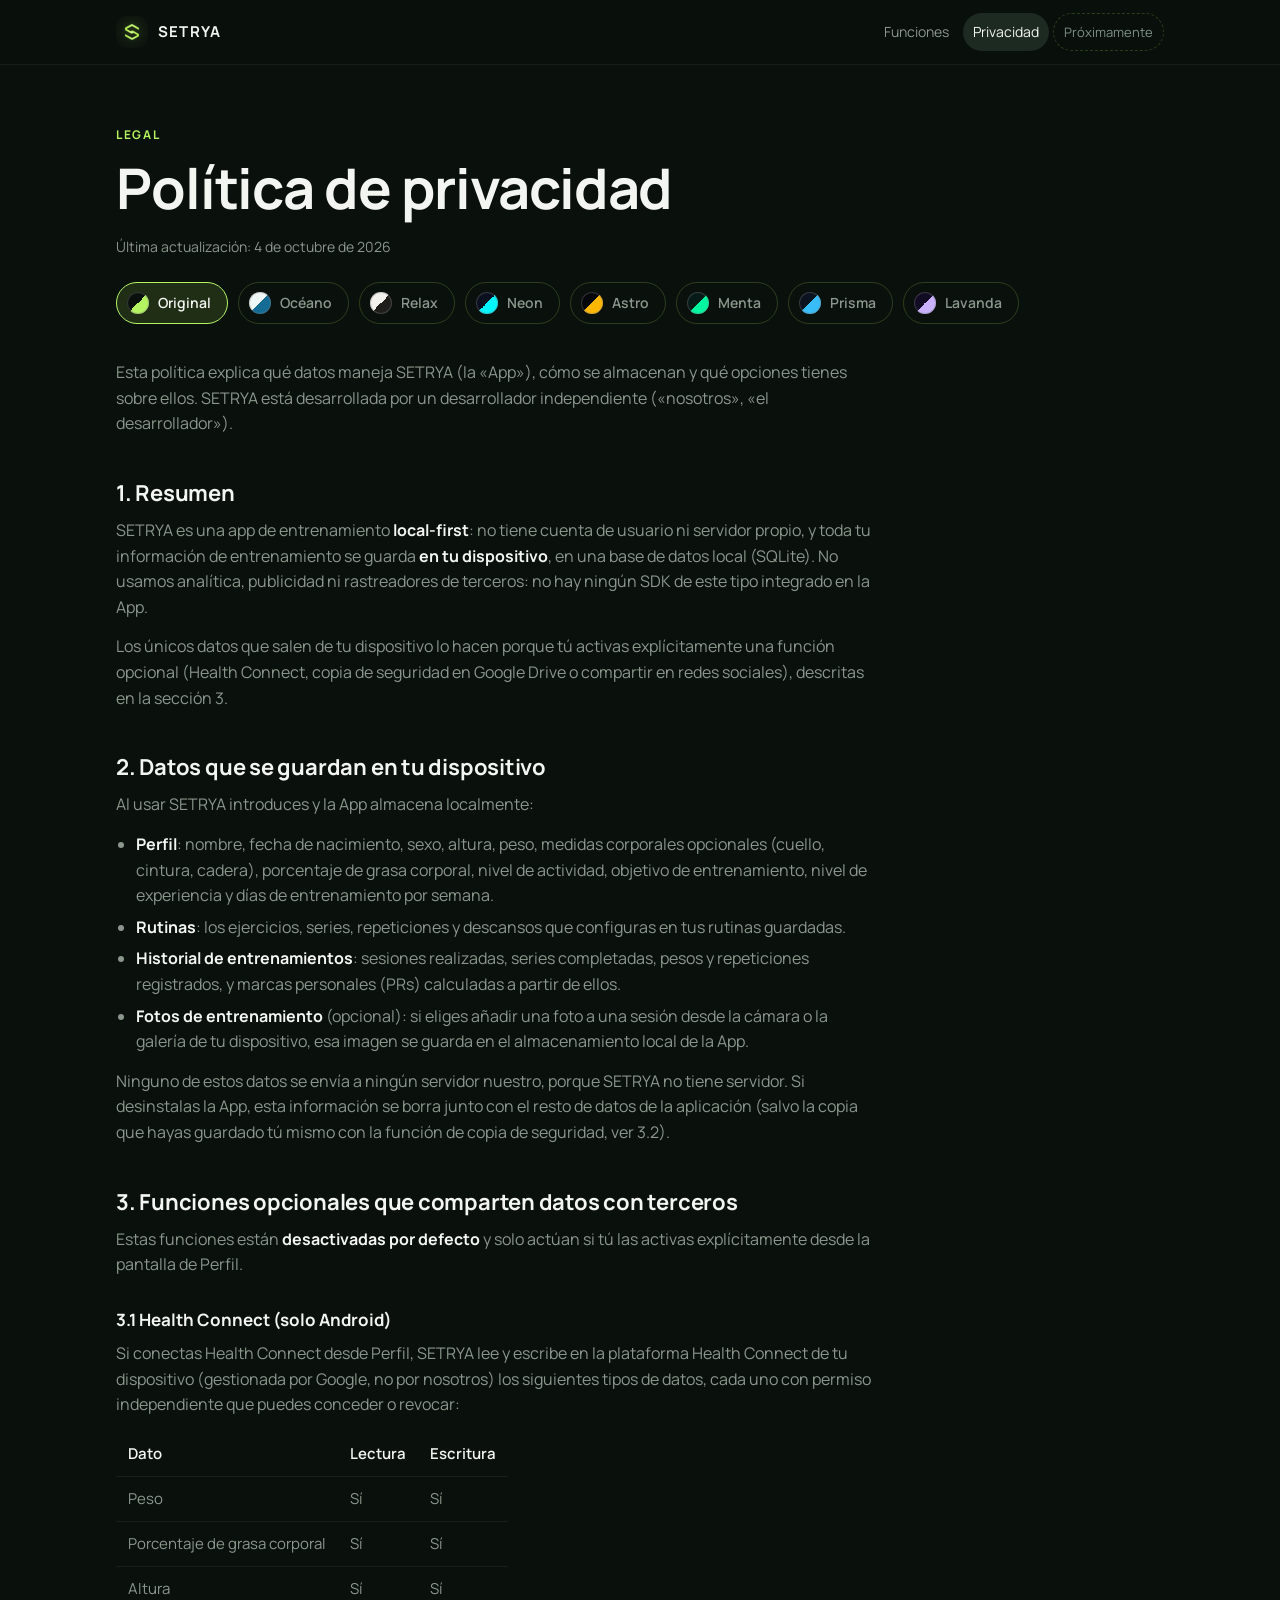
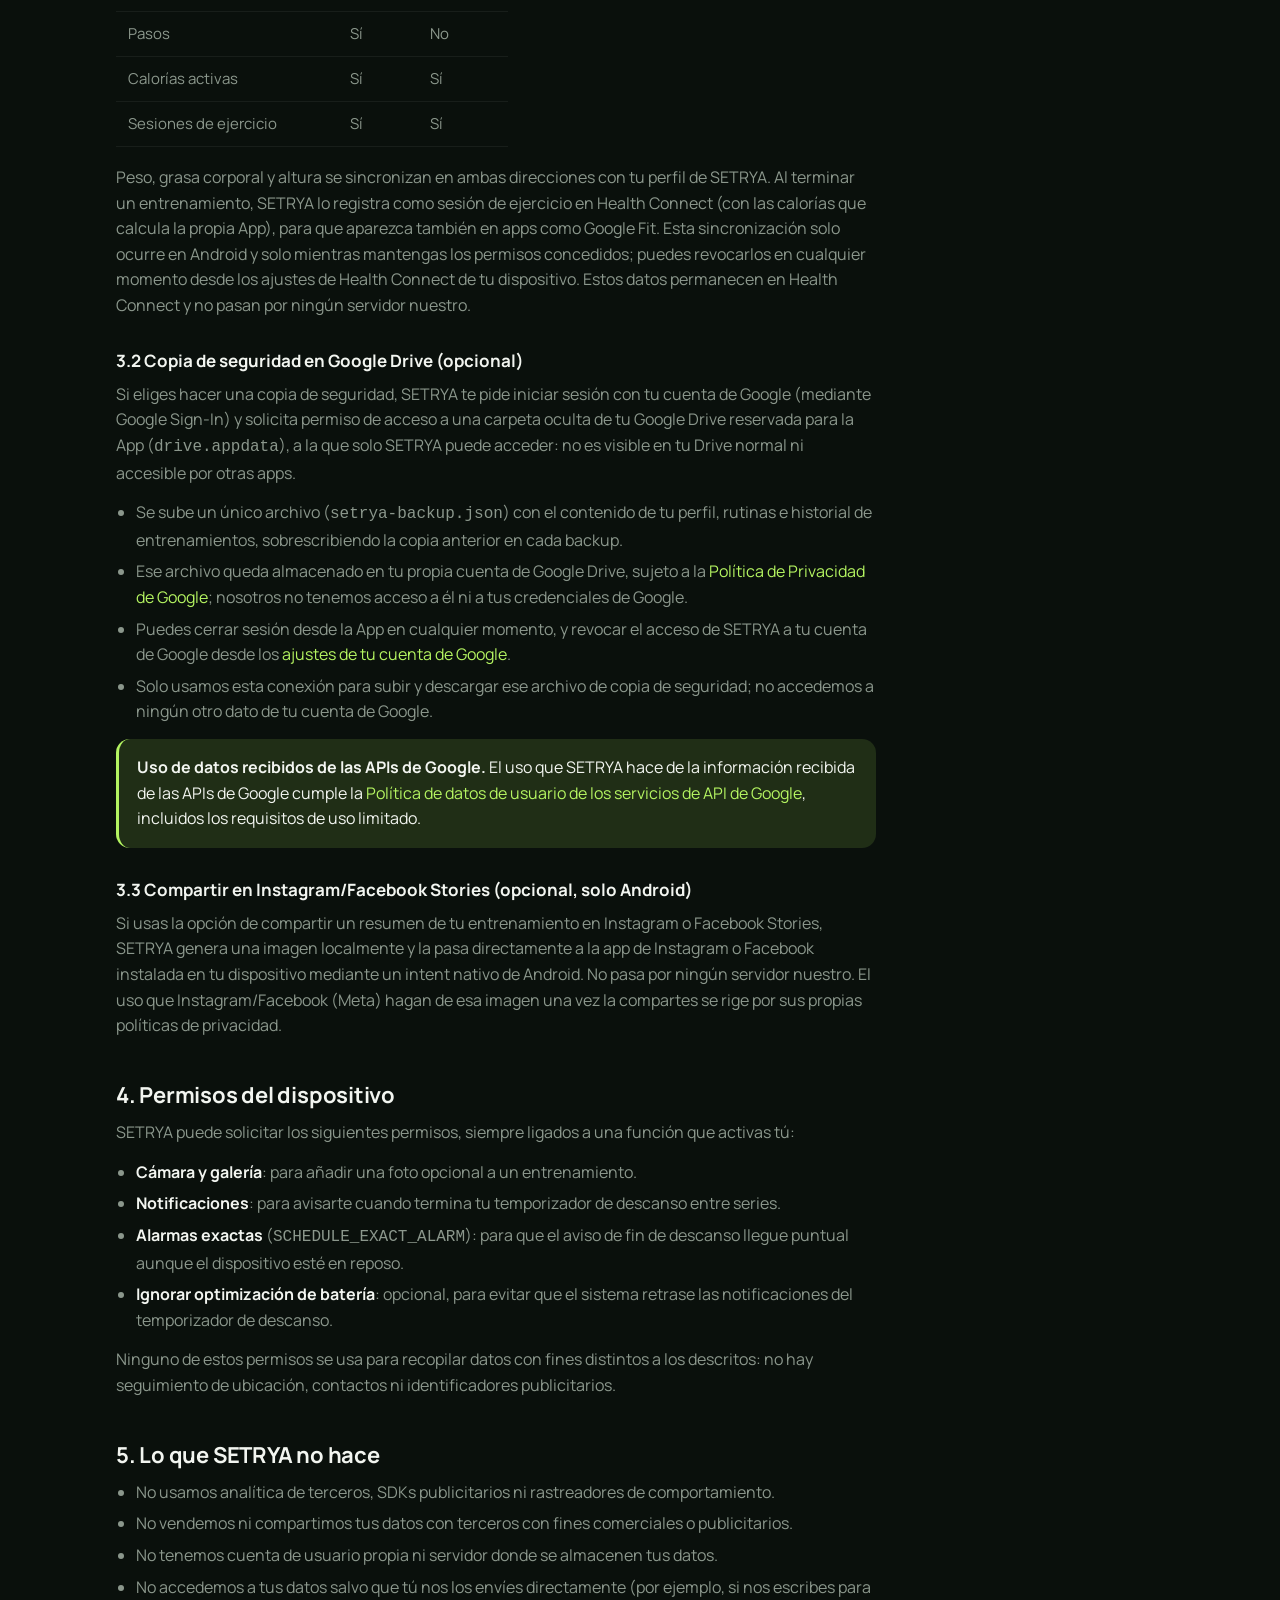
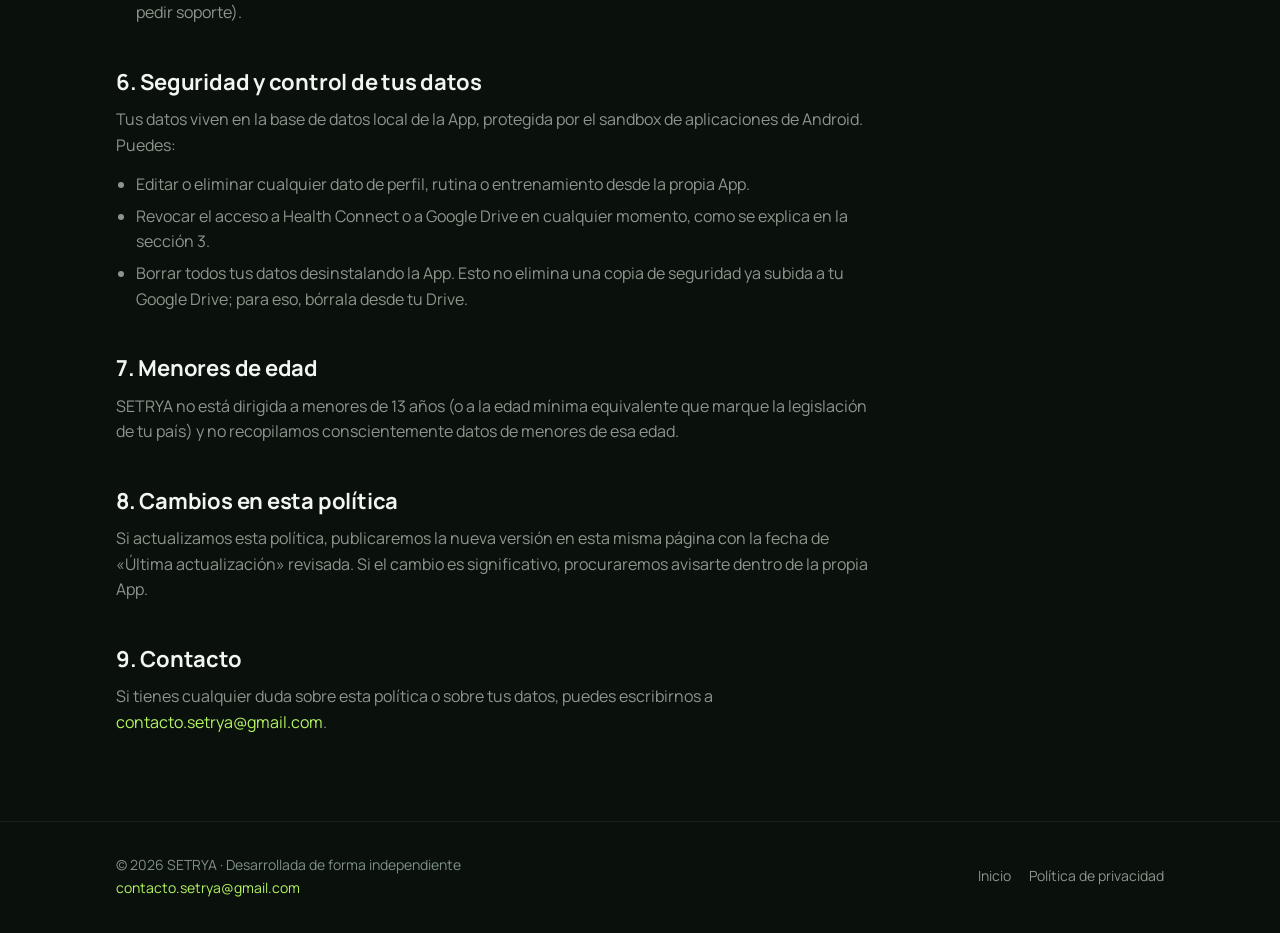
==== commit 430afc58: "Web: tipografía Manrope y selector de los 8 temas de la app - Manrope en lugar de Outfit (misma fuen" ====
--- a/privacidad/index.html
+++ b/privacidad/index.html
@@ -9,8 +9,10 @@
   <link rel="icon" href="../assets/favicon.png">
   <link rel="preconnect" href="https://fonts.googleapis.com">
   <link rel="preconnect" href="https://fonts.gstatic.com" crossorigin>
-  <link href="https://fonts.googleapis.com/css2?family=Outfit:wght@400;500;600;700&display=swap" rel="stylesheet">
+  <link href="https://fonts.googleapis.com/css2?family=Manrope:wght@400;500;600;700;800&display=swap" rel="stylesheet">
   <link rel="stylesheet" href="../styles.css">
+  <script>try{var t=localStorage.getItem('setrya-theme');if(t)document.documentElement.setAttribute('data-theme',t)}catch(e){}</script>
+  <script src="../theme.js" defer></script>
 </head>
 <body>
 
@@ -34,6 +36,16 @@
       <span class="overline">Legal</span>
       <h1>Política de privacidad</h1>
       <p class="doc-meta">Última actualización: 4 de octubre de 2026</p>
+      <div class="theme-picker" role="radiogroup" aria-label="Tema de color">
+        <button type="button" class="theme-opt" role="radio" aria-checked="true" data-theme-id="oscura" style="--sw-bg:#0A100C;--sw-fg:#B4F461"><span class="sw" aria-hidden="true"></span>Original</button>
+        <button type="button" class="theme-opt" role="radio" aria-checked="false" data-theme-id="clara" style="--sw-bg:#EFF7F6;--sw-fg:#146C94"><span class="sw" aria-hidden="true"></span>Océano</button>
+        <button type="button" class="theme-opt" role="radio" aria-checked="false" data-theme-id="relax" style="--sw-bg:#F3F1EC;--sw-fg:#1F1E1B"><span class="sw" aria-hidden="true"></span>Relax</button>
+        <button type="button" class="theme-opt" role="radio" aria-checked="false" data-theme-id="neon" style="--sw-bg:#0B1020;--sw-fg:#00F5FF"><span class="sw" aria-hidden="true"></span>Neon</button>
+        <button type="button" class="theme-opt" role="radio" aria-checked="false" data-theme-id="astro" style="--sw-bg:#05060A;--sw-fg:#FFB703"><span class="sw" aria-hidden="true"></span>Astro</button>
+        <button type="button" class="theme-opt" role="radio" aria-checked="false" data-theme-id="menta" style="--sw-bg:#061A18;--sw-fg:#00F5A0"><span class="sw" aria-hidden="true"></span>Menta</button>
+        <button type="button" class="theme-opt" role="radio" aria-checked="false" data-theme-id="prisma" style="--sw-bg:#0B1320;--sw-fg:#38BDF8"><span class="sw" aria-hidden="true"></span>Prisma</button>
+        <button type="button" class="theme-opt" role="radio" aria-checked="false" data-theme-id="lavanda" style="--sw-bg:#120B24;--sw-fg:#C9B1FF"><span class="sw" aria-hidden="true"></span>Lavanda</button>
+      </div>
     </div>
 
     <article>
--- a/styles.css
+++ b/styles.css
@@ -1,8 +1,12 @@
-/* Tokens tomados de src/theme/theme.ts (darkColors / claraColors) */
+/* Tokens tomados de src/store/themeStore.ts → PALETTES (src/theme/theme.ts).
+   Por defecto, "Original" (oscura). Los demás temas van abajo, en
+   `:root[data-theme="..."]`, con los mismos ids que la app. */
 :root {
+  color-scheme: dark;
   --background: #0a100c;
   --surface: #16211a;
   --surface-alt: #1d2a22;
+  --band: #0d1510;
   --border: rgba(255, 255, 255, 0.06);
   --border-strong: rgba(180, 244, 97, 0.2);
   --primary: #b4f461;
@@ -13,7 +17,6 @@
   --text: #f2f5f0;
   --text-muted: #8b978c;
   --text-faint: #7e9184;
-  --halo: rgba(180, 244, 97, 0.18);
   --radius-sm: 14px;
   --radius-md: 22px;
   --radius-lg: 28px;
@@ -21,29 +24,13 @@
   --max: 1080px;
 }
 
-@media (prefers-color-scheme: light) {
-  :root:not([data-theme="dark"]) {
-    --background: #eff7f6;
-    --surface: #fbfefe;
-    --surface-alt: #dceeec;
-    --border: rgba(10, 40, 45, 0.1);
-    --border-strong: rgba(20, 108, 148, 0.35);
-    --primary: #146c94;
-    --primary-dark: #105473;
-    --on-primary: #f5fdfc;
-    --primary-soft: rgba(20, 108, 148, 0.16);
-    --accent: #e3a857;
-    --text: #16323a;
-    --text-muted: #4f6b73;
-    --text-faint: #6e8890;
-    --halo: rgba(20, 108, 148, 0.16);
-  }
-}
-
-:root[data-theme="light"] {
+/* ---------- Temas de la app (mismos nombres que el selector de Ajustes) ---------- */
+:root[data-theme="clara"] {
+  color-scheme: light;
   --background: #eff7f6;
   --surface: #fbfefe;
   --surface-alt: #dceeec;
+  --band: #e3f1ef;
   --border: rgba(10, 40, 45, 0.1);
   --border-strong: rgba(20, 108, 148, 0.35);
   --primary: #146c94;
@@ -54,7 +41,103 @@
   --text: #16323a;
   --text-muted: #4f6b73;
   --text-faint: #6e8890;
-  --halo: rgba(20, 108, 148, 0.16);
+}
+:root[data-theme="relax"] {
+  color-scheme: light;
+  --background: #f3f1ec;
+  --surface: #faf9f6;
+  --surface-alt: #e8e5dd;
+  --band: #eae7df;
+  --border: rgba(31, 30, 27, 0.12);
+  --border-strong: rgba(31, 30, 27, 0.35);
+  --primary: #1f1e1b;
+  --primary-dark: #0f0e0c;
+  --on-primary: #f3f1ec;
+  --primary-soft: rgba(31, 30, 27, 0.1);
+  --accent: #5a5850;
+  --text: #1c1b18;
+  --text-muted: #6b6862;
+  --text-faint: #8c887f;
+}
+:root[data-theme="neon"] {
+  --background: #0b1020;
+  --surface: #171d2e;
+  --surface-alt: #212739;
+  --band: #0e1426;
+  --border: rgba(233, 241, 255, 0.08);
+  --border-strong: rgba(0, 245, 255, 0.35);
+  --primary: #00f5ff;
+  --primary-dark: #00c4cc;
+  --on-primary: #05070f;
+  --primary-soft: rgba(0, 245, 255, 0.16);
+  --accent: #ff2bd6;
+  --text: #e9f1ff;
+  --text-muted: #8890a8;
+  --text-faint: #6b7286;
+}
+:root[data-theme="astro"] {
+  --background: #05060a;
+  --surface: #141826;
+  --surface-alt: #2b2f3a;
+  --band: #0a0c12;
+  --border: rgba(241, 245, 249, 0.08);
+  --border-strong: rgba(255, 183, 3, 0.35);
+  --primary: #ffb703;
+  --primary-dark: #cc9202;
+  --on-primary: #05060a;
+  --primary-soft: rgba(255, 183, 3, 0.18);
+  --accent: #8ab4ff;
+  --text: #f1f5f9;
+  --text-muted: #8b8f94;
+  --text-faint: #6b6e73;
+}
+:root[data-theme="menta"] {
+  --background: #061a18;
+  --surface: #132725;
+  --surface-alt: #1c312e;
+  --band: #081f1c;
+  --border: rgba(226, 255, 246, 0.08);
+  --border-strong: rgba(0, 245, 160, 0.35);
+  --primary: #00f5a0;
+  --primary-dark: #00b878;
+  --on-primary: #052017;
+  --primary-soft: rgba(0, 245, 160, 0.16);
+  --accent: #2dd4bf;
+  --text: #e2fff6;
+  --text-muted: #94a3b8;
+  --text-faint: #6c7d8b;
+}
+:root[data-theme="prisma"] {
+  --background: #0b1320;
+  --surface: #182032;
+  --surface-alt: #2a3140;
+  --band: #0e1829;
+  --border: rgba(229, 231, 235, 0.08);
+  --border-strong: rgba(56, 189, 248, 0.35);
+  --primary: #38bdf8;
+  --primary-dark: #2d97c6;
+  --on-primary: #071019;
+  --primary-soft: rgba(56, 189, 248, 0.18);
+  --accent: #22c55e;
+  --text: #e5e7eb;
+  --text-muted: #9aa0aa;
+  --text-faint: #7a8088;
+}
+:root[data-theme="lavanda"] {
+  --background: #120b24;
+  --surface: #1e1436;
+  --surface-alt: #2a1d4a;
+  --band: #170e2e;
+  --border: rgba(244, 238, 255, 0.08);
+  --border-strong: rgba(162, 237, 255, 0.35);
+  --primary: #c9b1ff;
+  --primary-dark: #9b7ae0;
+  --on-primary: #1a0f30;
+  --primary-soft: rgba(201, 177, 255, 0.16);
+  --accent: #ffcaf2;
+  --text: #f4eeff;
+  --text-muted: #a79bc7;
+  --text-faint: #8b7fa8;
 }
 
 * { box-sizing: border-box; }
@@ -65,7 +148,7 @@
   margin: 0;
   background: var(--background);
   color: var(--text);
-  font-family: "Outfit", system-ui, -apple-system, "Segoe UI", Roboto, sans-serif;
+  font-family: "Manrope", system-ui, -apple-system, "Segoe UI", Roboto, sans-serif;
   font-size: 16px;
   line-height: 1.6;
   overflow-x: hidden;
@@ -97,7 +180,7 @@
   width: 60vw;
   max-width: 640px;
   aspect-ratio: 1;
-  background: radial-gradient(circle, var(--halo) 0%, transparent 65%);
+  background: radial-gradient(circle, color-mix(in srgb, var(--primary) 18%, transparent) 0%, transparent 65%);
   z-index: -1;
   pointer-events: none;
 }
@@ -161,7 +244,7 @@
 .btn-primary:hover { background: var(--primary-dark); }
 .btn-ghost { background: transparent; color: var(--text); border-color: var(--border-strong); }
 .btn-ghost:hover { background: var(--primary-soft); }
-.btn-disabled { opacity: 0.55; cursor: default; pointer-events: none; }
+.btn-disabled { cursor: default; pointer-events: none; }
 
 .nav-soon {
   color: var(--text-faint);
@@ -453,8 +536,7 @@
 .head { display: flex; flex-direction: column; gap: 12px; max-width: 620px; margin-bottom: 36px; }
 .head h2 { margin: 0; }
 .head .section-lede { margin: 0; }
-.band { background: #0d1510; border-top: 1px solid var(--border); border-bottom: 1px solid var(--border); }
-:root:not([data-theme="dark"]) .band { background: var(--surface-alt); }
+.band { background: var(--band); border-top: 1px solid var(--border); border-bottom: 1px solid var(--border); }
 
 .steps .card { height: 100%; }
 .steps .step-n {
@@ -662,6 +744,41 @@
   .phone { width: 300px; }
 }
 
+/* ---------- Selector de tema ---------- */
+.theme-picker { display: flex; flex-wrap: wrap; gap: 10px; }
+.theme-opt {
+  display: inline-flex;
+  align-items: center;
+  gap: 9px;
+  min-height: 42px;
+  padding: 0 16px 0 10px;
+  border-radius: 999px;
+  border: 1px solid var(--border-strong);
+  background: transparent;
+  color: var(--text-muted);
+  font: inherit;
+  font-size: 14px;
+  font-weight: 600;
+  cursor: pointer;
+  transition: background 0.15s ease, color 0.15s ease, border-color 0.15s ease;
+}
+.theme-opt:hover { color: var(--text); background: var(--primary-soft); }
+.theme-opt[aria-checked="true"] {
+  color: var(--text);
+  background: var(--primary-soft);
+  border-color: var(--primary);
+}
+/* Muestra del tema: mitad fondo, mitad color principal (valores fijos de cada tema) */
+.theme-opt .sw {
+  width: 22px;
+  height: 22px;
+  border-radius: 50%;
+  flex-shrink: 0;
+  background: linear-gradient(135deg, var(--sw-bg) 50%, var(--sw-fg) 50%);
+  box-shadow: inset 0 0 0 1px rgba(127, 127, 127, 0.35);
+}
+.doc .theme-picker { margin-top: 24px; }
+
 @media (prefers-reduced-motion: reduce) {
   * { transition: none !important; }
 }
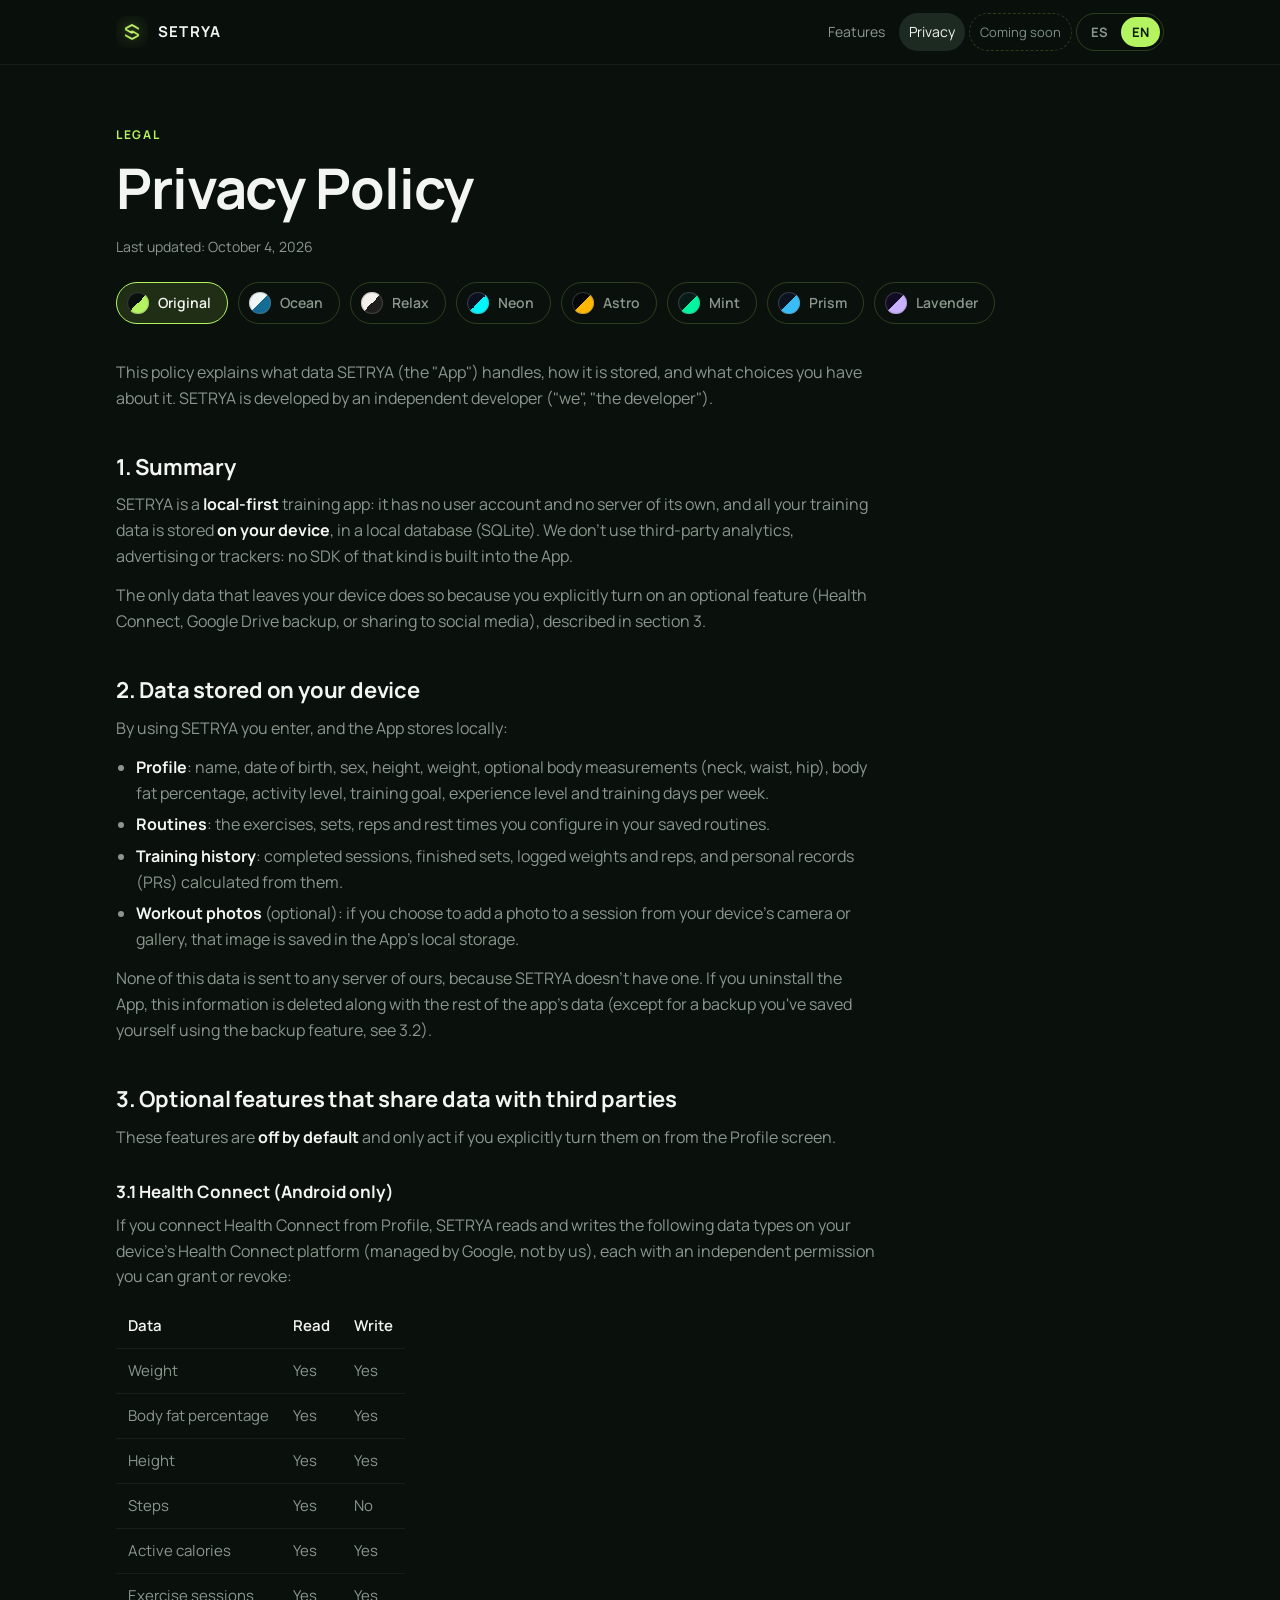
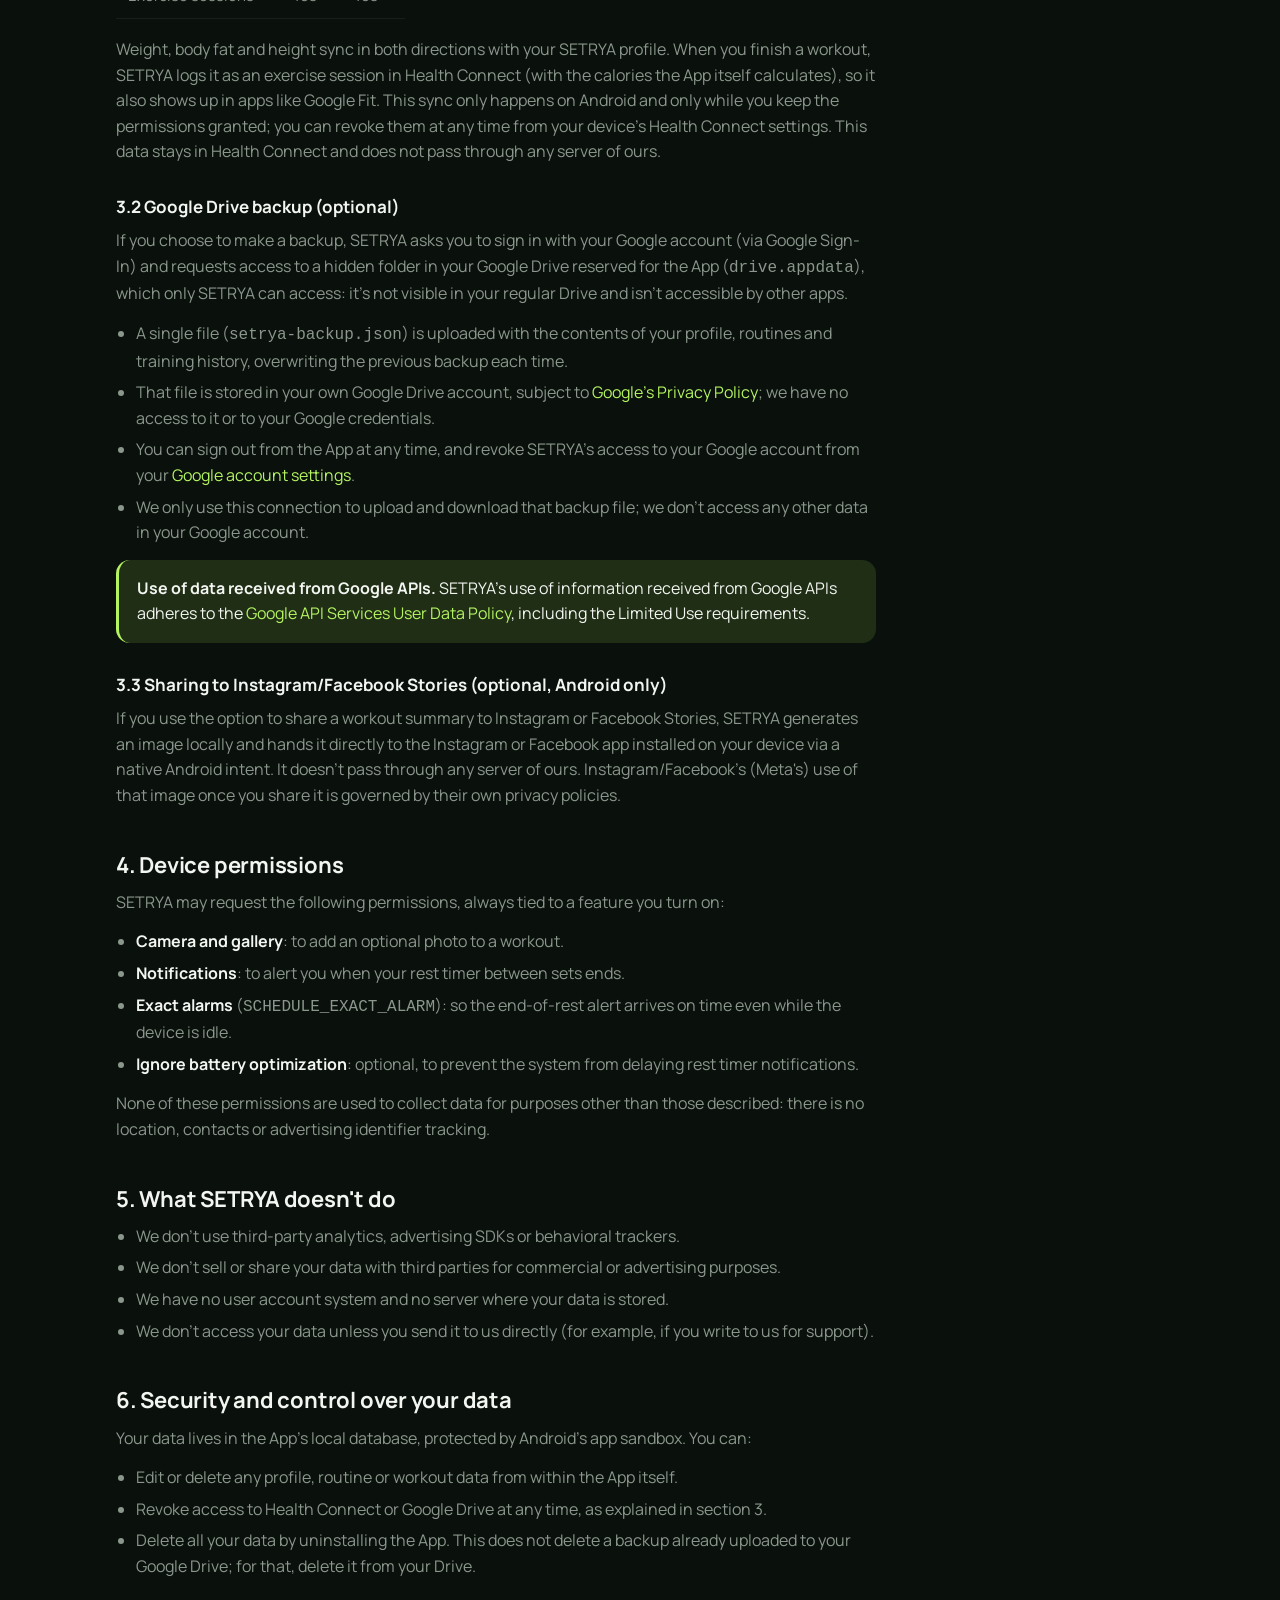
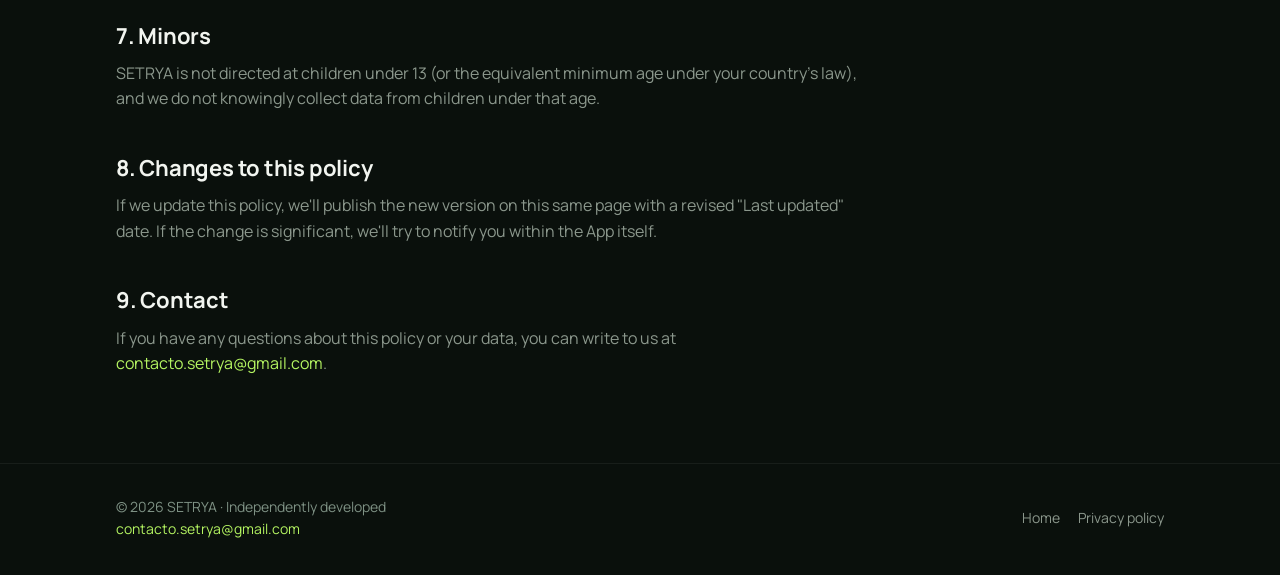
==== commit 0113a7ab: "Web: traducción al inglés + selector de idioma ES/EN en cabecera Añade i18n.js (mismo patrón vanilla" ====
--- a/privacidad/index.html
+++ b/privacidad/index.html
@@ -3,8 +3,8 @@
 <head>
   <meta charset="utf-8">
   <meta name="viewport" content="width=device-width, initial-scale=1">
-  <title>Política de privacidad — SETRYA</title>
-  <meta name="description" content="Qué datos maneja SETRYA, dónde se guardan y qué control tienes sobre ellos.">
+  <title data-i18n="meta.titlePrivacy">Política de privacidad — SETRYA</title>
+  <meta name="description" content="Qué datos maneja SETRYA, dónde se guardan y qué control tienes sobre ellos." data-i18n-content="meta.descriptionPrivacy">
   <meta name="theme-color" content="#0a100c">
   <link rel="icon" href="../assets/favicon.png">
   <link rel="preconnect" href="https://fonts.googleapis.com">
@@ -13,6 +13,7 @@
   <link rel="stylesheet" href="../styles.css">
   <script>try{var t=localStorage.getItem('setrya-theme');if(t)document.documentElement.setAttribute('data-theme',t)}catch(e){}</script>
   <script src="../theme.js" defer></script>
+  <script src="../i18n.js" defer></script>
 </head>
 <body>
 
@@ -23,9 +24,13 @@
       SETRYA
     </a>
     <nav class="nav" aria-label="Principal">
-      <a class="hide-sm" href="../#funciones">Funciones</a>
-      <a class="current" href="./" aria-current="page">Privacidad</a>
-      <span class="nav-soon">Próximamente</span>
+      <a class="hide-sm" href="../#funciones" data-i18n="header.features">Funciones</a>
+      <a class="current" href="./" aria-current="page" data-i18n="header.privacy">Privacidad</a>
+      <span class="nav-soon" data-i18n="header.soon">Próximamente</span>
+      <div class="lang-switch" role="group" data-i18n-aria-label="header.langLabel" aria-label="Idioma">
+        <button type="button" class="lang-opt" data-lang-id="es" aria-pressed="true">ES</button>
+        <button type="button" class="lang-opt" data-lang-id="en" aria-pressed="false">EN</button>
+      </div>
     </nav>
   </div>
 </header>
@@ -33,106 +38,106 @@
 <main class="doc">
   <div class="wrap">
     <div class="doc-head">
-      <span class="overline">Legal</span>
-      <h1>Política de privacidad</h1>
-      <p class="doc-meta">Última actualización: 4 de octubre de 2026</p>
-      <div class="theme-picker" role="radiogroup" aria-label="Tema de color">
-        <button type="button" class="theme-opt" role="radio" aria-checked="true" data-theme-id="oscura" style="--sw-bg:#0A100C;--sw-fg:#B4F461"><span class="sw" aria-hidden="true"></span>Original</button>
-        <button type="button" class="theme-opt" role="radio" aria-checked="false" data-theme-id="clara" style="--sw-bg:#EFF7F6;--sw-fg:#146C94"><span class="sw" aria-hidden="true"></span>Océano</button>
-        <button type="button" class="theme-opt" role="radio" aria-checked="false" data-theme-id="relax" style="--sw-bg:#F3F1EC;--sw-fg:#1F1E1B"><span class="sw" aria-hidden="true"></span>Relax</button>
-        <button type="button" class="theme-opt" role="radio" aria-checked="false" data-theme-id="neon" style="--sw-bg:#0B1020;--sw-fg:#00F5FF"><span class="sw" aria-hidden="true"></span>Neon</button>
-        <button type="button" class="theme-opt" role="radio" aria-checked="false" data-theme-id="astro" style="--sw-bg:#05060A;--sw-fg:#FFB703"><span class="sw" aria-hidden="true"></span>Astro</button>
-        <button type="button" class="theme-opt" role="radio" aria-checked="false" data-theme-id="menta" style="--sw-bg:#061A18;--sw-fg:#00F5A0"><span class="sw" aria-hidden="true"></span>Menta</button>
-        <button type="button" class="theme-opt" role="radio" aria-checked="false" data-theme-id="prisma" style="--sw-bg:#0B1320;--sw-fg:#38BDF8"><span class="sw" aria-hidden="true"></span>Prisma</button>
-        <button type="button" class="theme-opt" role="radio" aria-checked="false" data-theme-id="lavanda" style="--sw-bg:#120B24;--sw-fg:#C9B1FF"><span class="sw" aria-hidden="true"></span>Lavanda</button>
+      <span class="overline" data-i18n="doc.overline">Legal</span>
+      <h1 data-i18n="doc.title">Política de privacidad</h1>
+      <p class="doc-meta" data-i18n="doc.meta">Última actualización: 4 de octubre de 2026</p>
+      <div class="theme-picker" role="radiogroup" data-i18n-aria-label="themes.radiogroupLabel" aria-label="Tema de color">
+        <button type="button" class="theme-opt" role="radio" aria-checked="true" data-theme-id="oscura" style="--sw-bg:#0A100C;--sw-fg:#B4F461"><span class="sw" aria-hidden="true"></span><span data-i18n="themes.oscura">Original</span></button>
+        <button type="button" class="theme-opt" role="radio" aria-checked="false" data-theme-id="clara" style="--sw-bg:#EFF7F6;--sw-fg:#146C94"><span class="sw" aria-hidden="true"></span><span data-i18n="themes.clara">Océano</span></button>
+        <button type="button" class="theme-opt" role="radio" aria-checked="false" data-theme-id="relax" style="--sw-bg:#F3F1EC;--sw-fg:#1F1E1B"><span class="sw" aria-hidden="true"></span><span data-i18n="themes.relax">Relax</span></button>
+        <button type="button" class="theme-opt" role="radio" aria-checked="false" data-theme-id="neon" style="--sw-bg:#0B1020;--sw-fg:#00F5FF"><span class="sw" aria-hidden="true"></span><span data-i18n="themes.neon">Neon</span></button>
+        <button type="button" class="theme-opt" role="radio" aria-checked="false" data-theme-id="astro" style="--sw-bg:#05060A;--sw-fg:#FFB703"><span class="sw" aria-hidden="true"></span><span data-i18n="themes.astro">Astro</span></button>
+        <button type="button" class="theme-opt" role="radio" aria-checked="false" data-theme-id="menta" style="--sw-bg:#061A18;--sw-fg:#00F5A0"><span class="sw" aria-hidden="true"></span><span data-i18n="themes.menta">Menta</span></button>
+        <button type="button" class="theme-opt" role="radio" aria-checked="false" data-theme-id="prisma" style="--sw-bg:#0B1320;--sw-fg:#38BDF8"><span class="sw" aria-hidden="true"></span><span data-i18n="themes.prisma">Prisma</span></button>
+        <button type="button" class="theme-opt" role="radio" aria-checked="false" data-theme-id="lavanda" style="--sw-bg:#120B24;--sw-fg:#C9B1FF"><span class="sw" aria-hidden="true"></span><span data-i18n="themes.lavanda">Lavanda</span></button>
       </div>
     </div>
 
     <article>
-      <p>Esta política explica qué datos maneja SETRYA (la «App»), cómo se almacenan y qué opciones tienes sobre ellos. SETRYA está desarrollada por un desarrollador independiente («nosotros», «el desarrollador»).</p>
+      <p data-i18n="doc.intro">Esta política explica qué datos maneja SETRYA (la «App»), cómo se almacenan y qué opciones tienes sobre ellos. SETRYA está desarrollada por un desarrollador independiente («nosotros», «el desarrollador»).</p>
 
-      <h2>1. Resumen</h2>
-      <p>SETRYA es una app de entrenamiento <strong>local-first</strong>: no tiene cuenta de usuario ni servidor propio, y toda tu información de entrenamiento se guarda <strong>en tu dispositivo</strong>, en una base de datos local (SQLite). No usamos analítica, publicidad ni rastreadores de terceros: no hay ningún SDK de este tipo integrado en la App.</p>
-      <p>Los únicos datos que salen de tu dispositivo lo hacen porque tú activas explícitamente una función opcional (Health Connect, copia de seguridad en Google Drive o compartir en redes sociales), descritas en la sección 3.</p>
+      <h2 data-i18n="doc.h2.1">1. Resumen</h2>
+      <p data-i18n-html="doc.p.1a">SETRYA es una app de entrenamiento <strong>local-first</strong>: no tiene cuenta de usuario ni servidor propio, y toda tu información de entrenamiento se guarda <strong>en tu dispositivo</strong>, en una base de datos local (SQLite). No usamos analítica, publicidad ni rastreadores de terceros: no hay ningún SDK de este tipo integrado en la App.</p>
+      <p data-i18n="doc.p.1b">Los únicos datos que salen de tu dispositivo lo hacen porque tú activas explícitamente una función opcional (Health Connect, copia de seguridad en Google Drive o compartir en redes sociales), descritas en la sección 3.</p>
 
-      <h2>2. Datos que se guardan en tu dispositivo</h2>
-      <p>Al usar SETRYA introduces y la App almacena localmente:</p>
+      <h2 data-i18n="doc.h2.2">2. Datos que se guardan en tu dispositivo</h2>
+      <p data-i18n="doc.p.2a">Al usar SETRYA introduces y la App almacena localmente:</p>
       <ul>
-        <li><strong>Perfil</strong>: nombre, fecha de nacimiento, sexo, altura, peso, medidas corporales opcionales (cuello, cintura, cadera), porcentaje de grasa corporal, nivel de actividad, objetivo de entrenamiento, nivel de experiencia y días de entrenamiento por semana.</li>
-        <li><strong>Rutinas</strong>: los ejercicios, series, repeticiones y descansos que configuras en tus rutinas guardadas.</li>
-        <li><strong>Historial de entrenamientos</strong>: sesiones realizadas, series completadas, pesos y repeticiones registrados, y marcas personales (PRs) calculadas a partir de ellos.</li>
-        <li><strong>Fotos de entrenamiento</strong> (opcional): si eliges añadir una foto a una sesión desde la cámara o la galería de tu dispositivo, esa imagen se guarda en el almacenamiento local de la App.</li>
+        <li data-i18n-html="doc.li.2.1"><strong>Perfil</strong>: nombre, fecha de nacimiento, sexo, altura, peso, medidas corporales opcionales (cuello, cintura, cadera), porcentaje de grasa corporal, nivel de actividad, objetivo de entrenamiento, nivel de experiencia y días de entrenamiento por semana.</li>
+        <li data-i18n-html="doc.li.2.2"><strong>Rutinas</strong>: los ejercicios, series, repeticiones y descansos que configuras en tus rutinas guardadas.</li>
+        <li data-i18n-html="doc.li.2.3"><strong>Historial de entrenamientos</strong>: sesiones realizadas, series completadas, pesos y repeticiones registrados, y marcas personales (PRs) calculadas a partir de ellos.</li>
+        <li data-i18n-html="doc.li.2.4"><strong>Fotos de entrenamiento</strong> (opcional): si eliges añadir una foto a una sesión desde la cámara o la galería de tu dispositivo, esa imagen se guarda en el almacenamiento local de la App.</li>
       </ul>
-      <p>Ninguno de estos datos se envía a ningún servidor nuestro, porque SETRYA no tiene servidor. Si desinstalas la App, esta información se borra junto con el resto de datos de la aplicación (salvo la copia que hayas guardado tú mismo con la función de copia de seguridad, ver 3.2).</p>
+      <p data-i18n="doc.p.2b">Ninguno de estos datos se envía a ningún servidor nuestro, porque SETRYA no tiene servidor. Si desinstalas la App, esta información se borra junto con el resto de datos de la aplicación (salvo la copia que hayas guardado tú mismo con la función de copia de seguridad, ver 3.2).</p>
 
-      <h2>3. Funciones opcionales que comparten datos con terceros</h2>
-      <p>Estas funciones están <strong>desactivadas por defecto</strong> y solo actúan si tú las activas explícitamente desde la pantalla de Perfil.</p>
+      <h2 data-i18n="doc.h2.3">3. Funciones opcionales que comparten datos con terceros</h2>
+      <p data-i18n-html="doc.p.3a">Estas funciones están <strong>desactivadas por defecto</strong> y solo actúan si tú las activas explícitamente desde la pantalla de Perfil.</p>
 
-      <h3>3.1 Health Connect (solo Android)</h3>
-      <p>Si conectas Health Connect desde Perfil, SETRYA lee y escribe en la plataforma Health Connect de tu dispositivo (gestionada por Google, no por nosotros) los siguientes tipos de datos, cada uno con permiso independiente que puedes conceder o revocar:</p>
+      <h3 data-i18n="doc.h3.31">3.1 Health Connect (solo Android)</h3>
+      <p data-i18n="doc.p.31a">Si conectas Health Connect desde Perfil, SETRYA lee y escribe en la plataforma Health Connect de tu dispositivo (gestionada por Google, no por nosotros) los siguientes tipos de datos, cada uno con permiso independiente que puedes conceder o revocar:</p>
       <table>
-        <thead><tr><th>Dato</th><th>Lectura</th><th>Escritura</th></tr></thead>
+        <thead><tr><th data-i18n="doc.table.data">Dato</th><th data-i18n="doc.table.read">Lectura</th><th data-i18n="doc.table.write">Escritura</th></tr></thead>
         <tbody>
-          <tr><td>Peso</td><td>Sí</td><td>Sí</td></tr>
-          <tr><td>Porcentaje de grasa corporal</td><td>Sí</td><td>Sí</td></tr>
-          <tr><td>Altura</td><td>Sí</td><td>Sí</td></tr>
-          <tr><td>Pasos</td><td>Sí</td><td>No</td></tr>
-          <tr><td>Calorías activas</td><td>Sí</td><td>Sí</td></tr>
-          <tr><td>Sesiones de ejercicio</td><td>Sí</td><td>Sí</td></tr>
+          <tr><td data-i18n="doc.table.weight">Peso</td><td data-i18n="doc.table.yes">Sí</td><td data-i18n="doc.table.yes">Sí</td></tr>
+          <tr><td data-i18n="doc.table.bodyFat">Porcentaje de grasa corporal</td><td data-i18n="doc.table.yes">Sí</td><td data-i18n="doc.table.yes">Sí</td></tr>
+          <tr><td data-i18n="doc.table.height">Altura</td><td data-i18n="doc.table.yes">Sí</td><td data-i18n="doc.table.yes">Sí</td></tr>
+          <tr><td data-i18n="doc.table.steps">Pasos</td><td data-i18n="doc.table.yes">Sí</td><td data-i18n="doc.table.no">No</td></tr>
+          <tr><td data-i18n="doc.table.calories">Calorías activas</td><td data-i18n="doc.table.yes">Sí</td><td data-i18n="doc.table.yes">Sí</td></tr>
+          <tr><td data-i18n="doc.table.sessions">Sesiones de ejercicio</td><td data-i18n="doc.table.yes">Sí</td><td data-i18n="doc.table.yes">Sí</td></tr>
         </tbody>
       </table>
-      <p>Peso, grasa corporal y altura se sincronizan en ambas direcciones con tu perfil de SETRYA. Al terminar un entrenamiento, SETRYA lo registra como sesión de ejercicio en Health Connect (con las calorías que calcula la propia App), para que aparezca también en apps como Google Fit. Esta sincronización solo ocurre en Android y solo mientras mantengas los permisos concedidos; puedes revocarlos en cualquier momento desde los ajustes de Health Connect de tu dispositivo. Estos datos permanecen en Health Connect y no pasan por ningún servidor nuestro.</p>
+      <p data-i18n="doc.p.31b">Peso, grasa corporal y altura se sincronizan en ambas direcciones con tu perfil de SETRYA. Al terminar un entrenamiento, SETRYA lo registra como sesión de ejercicio en Health Connect (con las calorías que calcula la propia App), para que aparezca también en apps como Google Fit. Esta sincronización solo ocurre en Android y solo mientras mantengas los permisos concedidos; puedes revocarlos en cualquier momento desde los ajustes de Health Connect de tu dispositivo. Estos datos permanecen en Health Connect y no pasan por ningún servidor nuestro.</p>
 
-      <h3>3.2 Copia de seguridad en Google Drive (opcional)</h3>
-      <p>Si eliges hacer una copia de seguridad, SETRYA te pide iniciar sesión con tu cuenta de Google (mediante Google Sign-In) y solicita permiso de acceso a una carpeta oculta de tu Google Drive reservada para la App (<code>drive.appdata</code>), a la que solo SETRYA puede acceder: no es visible en tu Drive normal ni accesible por otras apps.</p>
+      <h3 data-i18n="doc.h3.32">3.2 Copia de seguridad en Google Drive (opcional)</h3>
+      <p data-i18n-html="doc.p.32a">Si eliges hacer una copia de seguridad, SETRYA te pide iniciar sesión con tu cuenta de Google (mediante Google Sign-In) y solicita permiso de acceso a una carpeta oculta de tu Google Drive reservada para la App (<code>drive.appdata</code>), a la que solo SETRYA puede acceder: no es visible en tu Drive normal ni accesible por otras apps.</p>
       <ul>
-        <li>Se sube un único archivo (<code>setrya-backup.json</code>) con el contenido de tu perfil, rutinas e historial de entrenamientos, sobrescribiendo la copia anterior en cada backup.</li>
-        <li>Ese archivo queda almacenado en tu propia cuenta de Google Drive, sujeto a la <a href="https://policies.google.com/privacy">Política de Privacidad de Google</a>; nosotros no tenemos acceso a él ni a tus credenciales de Google.</li>
-        <li>Puedes cerrar sesión desde la App en cualquier momento, y revocar el acceso de SETRYA a tu cuenta de Google desde los <a href="https://myaccount.google.com/permissions">ajustes de tu cuenta de Google</a>.</li>
-        <li>Solo usamos esta conexión para subir y descargar ese archivo de copia de seguridad; no accedemos a ningún otro dato de tu cuenta de Google.</li>
+        <li data-i18n-html="doc.li.32.1">Se sube un único archivo (<code>setrya-backup.json</code>) con el contenido de tu perfil, rutinas e historial de entrenamientos, sobrescribiendo la copia anterior en cada backup.</li>
+        <li data-i18n-html="doc.li.32.2">Ese archivo queda almacenado en tu propia cuenta de Google Drive, sujeto a la <a href="https://policies.google.com/privacy">Política de Privacidad de Google</a>; nosotros no tenemos acceso a él ni a tus credenciales de Google.</li>
+        <li data-i18n-html="doc.li.32.3">Puedes cerrar sesión desde la App en cualquier momento, y revocar el acceso de SETRYA a tu cuenta de Google desde los <a href="https://myaccount.google.com/permissions">ajustes de tu cuenta de Google</a>.</li>
+        <li data-i18n="doc.li.32.4">Solo usamos esta conexión para subir y descargar ese archivo de copia de seguridad; no accedemos a ningún otro dato de tu cuenta de Google.</li>
       </ul>
 
       <div class="callout">
-        <p><strong>Uso de datos recibidos de las APIs de Google.</strong> El uso que SETRYA hace de la información recibida de las APIs de Google cumple la <a href="https://developers.google.com/terms/api-services-user-data-policy">Política de datos de usuario de los servicios de API de Google</a>, incluidos los requisitos de uso limitado.</p>
+        <p data-i18n-html="doc.callout"><strong>Uso de datos recibidos de las APIs de Google.</strong> El uso que SETRYA hace de la información recibida de las APIs de Google cumple la <a href="https://developers.google.com/terms/api-services-user-data-policy">Política de datos de usuario de los servicios de API de Google</a>, incluidos los requisitos de uso limitado.</p>
       </div>
 
-      <h3>3.3 Compartir en Instagram/Facebook Stories (opcional, solo Android)</h3>
-      <p>Si usas la opción de compartir un resumen de tu entrenamiento en Instagram o Facebook Stories, SETRYA genera una imagen localmente y la pasa directamente a la app de Instagram o Facebook instalada en tu dispositivo mediante un intent nativo de Android. No pasa por ningún servidor nuestro. El uso que Instagram/Facebook (Meta) hagan de esa imagen una vez la compartes se rige por sus propias políticas de privacidad.</p>
+      <h3 data-i18n="doc.h3.33">3.3 Compartir en Instagram/Facebook Stories (opcional, solo Android)</h3>
+      <p data-i18n="doc.p.33a">Si usas la opción de compartir un resumen de tu entrenamiento en Instagram o Facebook Stories, SETRYA genera una imagen localmente y la pasa directamente a la app de Instagram o Facebook instalada en tu dispositivo mediante un intent nativo de Android. No pasa por ningún servidor nuestro. El uso que Instagram/Facebook (Meta) hagan de esa imagen una vez la compartes se rige por sus propias políticas de privacidad.</p>
 
-      <h2>4. Permisos del dispositivo</h2>
-      <p>SETRYA puede solicitar los siguientes permisos, siempre ligados a una función que activas tú:</p>
+      <h2 data-i18n="doc.h2.4">4. Permisos del dispositivo</h2>
+      <p data-i18n="doc.p.4a">SETRYA puede solicitar los siguientes permisos, siempre ligados a una función que activas tú:</p>
       <ul>
-        <li><strong>Cámara y galería</strong>: para añadir una foto opcional a un entrenamiento.</li>
-        <li><strong>Notificaciones</strong>: para avisarte cuando termina tu temporizador de descanso entre series.</li>
-        <li><strong>Alarmas exactas</strong> (<code>SCHEDULE_EXACT_ALARM</code>): para que el aviso de fin de descanso llegue puntual aunque el dispositivo esté en reposo.</li>
-        <li><strong>Ignorar optimización de batería</strong>: opcional, para evitar que el sistema retrase las notificaciones del temporizador de descanso.</li>
+        <li data-i18n-html="doc.li.4.1"><strong>Cámara y galería</strong>: para añadir una foto opcional a un entrenamiento.</li>
+        <li data-i18n-html="doc.li.4.2"><strong>Notificaciones</strong>: para avisarte cuando termina tu temporizador de descanso entre series.</li>
+        <li data-i18n-html="doc.li.4.3"><strong>Alarmas exactas</strong> (<code>SCHEDULE_EXACT_ALARM</code>): para que el aviso de fin de descanso llegue puntual aunque el dispositivo esté en reposo.</li>
+        <li data-i18n-html="doc.li.4.4"><strong>Ignorar optimización de batería</strong>: opcional, para evitar que el sistema retrase las notificaciones del temporizador de descanso.</li>
       </ul>
-      <p>Ninguno de estos permisos se usa para recopilar datos con fines distintos a los descritos: no hay seguimiento de ubicación, contactos ni identificadores publicitarios.</p>
+      <p data-i18n="doc.p.4b">Ninguno de estos permisos se usa para recopilar datos con fines distintos a los descritos: no hay seguimiento de ubicación, contactos ni identificadores publicitarios.</p>
 
-      <h2>5. Lo que SETRYA no hace</h2>
+      <h2 data-i18n="doc.h2.5">5. Lo que SETRYA no hace</h2>
       <ul>
-        <li>No usamos analítica de terceros, SDKs publicitarios ni rastreadores de comportamiento.</li>
-        <li>No vendemos ni compartimos tus datos con terceros con fines comerciales o publicitarios.</li>
-        <li>No tenemos cuenta de usuario propia ni servidor donde se almacenen tus datos.</li>
-        <li>No accedemos a tus datos salvo que tú nos los envíes directamente (por ejemplo, si nos escribes para pedir soporte).</li>
+        <li data-i18n="doc.li.5.1">No usamos analítica de terceros, SDKs publicitarios ni rastreadores de comportamiento.</li>
+        <li data-i18n="doc.li.5.2">No vendemos ni compartimos tus datos con terceros con fines comerciales o publicitarios.</li>
+        <li data-i18n="doc.li.5.3">No tenemos cuenta de usuario propia ni servidor donde se almacenen tus datos.</li>
+        <li data-i18n="doc.li.5.4">No accedemos a tus datos salvo que tú nos los envíes directamente (por ejemplo, si nos escribes para pedir soporte).</li>
       </ul>
 
-      <h2>6. Seguridad y control de tus datos</h2>
-      <p>Tus datos viven en la base de datos local de la App, protegida por el sandbox de aplicaciones de Android. Puedes:</p>
+      <h2 data-i18n="doc.h2.6">6. Seguridad y control de tus datos</h2>
+      <p data-i18n="doc.p.6a">Tus datos viven en la base de datos local de la App, protegida por el sandbox de aplicaciones de Android. Puedes:</p>
       <ul>
-        <li>Editar o eliminar cualquier dato de perfil, rutina o entrenamiento desde la propia App.</li>
-        <li>Revocar el acceso a Health Connect o a Google Drive en cualquier momento, como se explica en la sección 3.</li>
-        <li>Borrar todos tus datos desinstalando la App. Esto no elimina una copia de seguridad ya subida a tu Google Drive; para eso, bórrala desde tu Drive.</li>
+        <li data-i18n="doc.li.6.1">Editar o eliminar cualquier dato de perfil, rutina o entrenamiento desde la propia App.</li>
+        <li data-i18n="doc.li.6.2">Revocar el acceso a Health Connect o a Google Drive en cualquier momento, como se explica en la sección 3.</li>
+        <li data-i18n="doc.li.6.3">Borrar todos tus datos desinstalando la App. Esto no elimina una copia de seguridad ya subida a tu Google Drive; para eso, bórrala desde tu Drive.</li>
       </ul>
 
-      <h2>7. Menores de edad</h2>
-      <p>SETRYA no está dirigida a menores de 13 años (o a la edad mínima equivalente que marque la legislación de tu país) y no recopilamos conscientemente datos de menores de esa edad.</p>
+      <h2 data-i18n="doc.h2.7">7. Menores de edad</h2>
+      <p data-i18n="doc.p.7a">SETRYA no está dirigida a menores de 13 años (o a la edad mínima equivalente que marque la legislación de tu país) y no recopilamos conscientemente datos de menores de esa edad.</p>
 
-      <h2>8. Cambios en esta política</h2>
-      <p>Si actualizamos esta política, publicaremos la nueva versión en esta misma página con la fecha de «Última actualización» revisada. Si el cambio es significativo, procuraremos avisarte dentro de la propia App.</p>
+      <h2 data-i18n="doc.h2.8">8. Cambios en esta política</h2>
+      <p data-i18n="doc.p.8a">Si actualizamos esta política, publicaremos la nueva versión en esta misma página con la fecha de «Última actualización» revisada. Si el cambio es significativo, procuraremos avisarte dentro de la propia App.</p>
 
-      <h2>9. Contacto</h2>
-      <p>Si tienes cualquier duda sobre esta política o sobre tus datos, puedes escribirnos a <a href="mailto:contacto.setrya@gmail.com">contacto.setrya@gmail.com</a>.</p>
+      <h2 data-i18n="doc.h2.9">9. Contacto</h2>
+      <p data-i18n-html="doc.p.9a">Si tienes cualquier duda sobre esta política o sobre tus datos, puedes escribirnos a <a href="mailto:contacto.setrya@gmail.com">contacto.setrya@gmail.com</a>.</p>
     </article>
   </div>
 </main>
@@ -140,12 +145,12 @@
 <footer class="site-footer">
   <div class="wrap footer-row">
     <div>
-      <div>© 2026 SETRYA · Desarrollada de forma independiente</div>
+      <div data-i18n="footer.copyright">© 2026 SETRYA · Desarrollada de forma independiente</div>
       <div><a href="mailto:contacto.setrya@gmail.com">contacto.setrya@gmail.com</a></div>
     </div>
     <nav class="footer-links" aria-label="Pie">
-      <a href="../">Inicio</a>
-      <a href="./">Política de privacidad</a>
+      <a href="../" data-i18n="footer.home">Inicio</a>
+      <a href="./" data-i18n="footer.privacy">Política de privacidad</a>
     </nav>
   </div>
 </footer>
--- a/styles.css
+++ b/styles.css
@@ -185,6 +185,42 @@
   pointer-events: none;
 }
 
+/* ---------- Aviso de testers ---------- */
+.tester-banner {
+  background: var(--primary-soft);
+  border-bottom: 1px solid var(--border-strong);
+}
+.tester-banner-row {
+  display: flex;
+  flex-wrap: wrap;
+  align-items: center;
+  justify-content: center;
+  gap: 10px 16px;
+  padding: 10px var(--gutter);
+  text-align: center;
+}
+.tester-banner-row p { margin: 0; font-size: 14px; color: var(--text); }
+.tester-banner-actions { display: flex; align-items: center; gap: 10px; flex: none; }
+.tester-banner .btn-primary { min-height: 36px; padding: 0 18px; font-size: 14px; }
+.tester-banner-close {
+  display: inline-flex;
+  align-items: center;
+  justify-content: center;
+  width: 28px;
+  height: 28px;
+  border: none;
+  background: transparent;
+  color: var(--text-muted);
+  font-size: 18px;
+  line-height: 1;
+  cursor: pointer;
+  border-radius: 999px;
+}
+.tester-banner-close:hover { color: var(--text); background: var(--surface-alt); }
+@media (min-width: 760px) {
+  .tester-banner-row { flex-wrap: nowrap; justify-content: center; text-align: left; }
+}
+
 /* ---------- Cabecera ---------- */
 .site-header {
   position: sticky;
@@ -198,8 +234,11 @@
 .site-header .wrap {
   display: flex;
   align-items: center;
+  flex-wrap: wrap;
   justify-content: space-between;
-  height: 64px;
+  min-height: 64px;
+  padding-top: 8px;
+  padding-bottom: 8px;
   gap: 12px;
 }
 .brand {
@@ -213,7 +252,7 @@
 }
 .brand:hover { text-decoration: none; }
 .brand img { width: 32px; height: 32px; border-radius: 9px; }
-.nav { display: flex; align-items: center; gap: 4px; }
+.nav { display: flex; align-items: center; flex-wrap: wrap; justify-content: flex-end; gap: 4px; }
 .nav a {
   color: var(--text-muted);
   font-size: 14px;
@@ -472,6 +511,8 @@
 }
 @media (max-width: 420px) {
   .nav a.hide-sm { display: none; }
+  .nav-soon { display: none; }
+  .lang-opt { padding: 0 8px; }
 }
 
 /* ---------- Diseño Claude Design (2026-10-04) ---------- */
@@ -779,6 +820,64 @@
 }
 .doc .theme-picker { margin-top: 24px; }
 
+/* ---------- Selector de idioma ---------- */
+.lang-switch {
+  display: inline-flex;
+  align-items: center;
+  gap: 2px;
+  padding: 3px;
+  border: 1px solid var(--border-strong);
+  border-radius: 999px;
+}
+.lang-opt {
+  min-height: 30px;
+  padding: 0 11px;
+  border-radius: 999px;
+  border: none;
+  background: transparent;
+  color: var(--text-muted);
+  font: inherit;
+  font-size: 13px;
+  font-weight: 700;
+  cursor: pointer;
+  transition: background 0.15s ease, color 0.15s ease;
+}
+.lang-opt:hover { color: var(--text); }
+.lang-opt[aria-pressed="true"] { color: var(--on-primary); background: var(--primary); }
+
 @media (prefers-reduced-motion: reduce) {
   * { transition: none !important; }
 }
+
+/* Intro de vídeo al inicio de la página */
+.intro {
+  position: relative;
+  background: #050806;
+  overflow: hidden;
+  transition: opacity 0.5s ease, max-height 0.6s ease;
+  max-height: 100vh;
+}
+.intro video {
+  display: block;
+  width: 100%;
+  max-height: 100vh;
+  object-fit: contain;
+  background: #050806;
+}
+.intro-skip {
+  position: absolute;
+  right: 16px;
+  bottom: 16px;
+  padding: 8px 16px;
+  border-radius: 99px;
+  border: 1px solid rgba(255, 255, 255, 0.35);
+  background: rgba(10, 16, 12, 0.7);
+  color: #f2f5f0;
+  font: inherit;
+  font-size: 14px;
+  font-weight: 600;
+  cursor: pointer;
+}
+.intro-skip:hover { background: rgba(10, 16, 12, 0.9); }
+.intro.is-done { opacity: 0; max-height: 0; }
+.intro[hidden] { display: none; }
